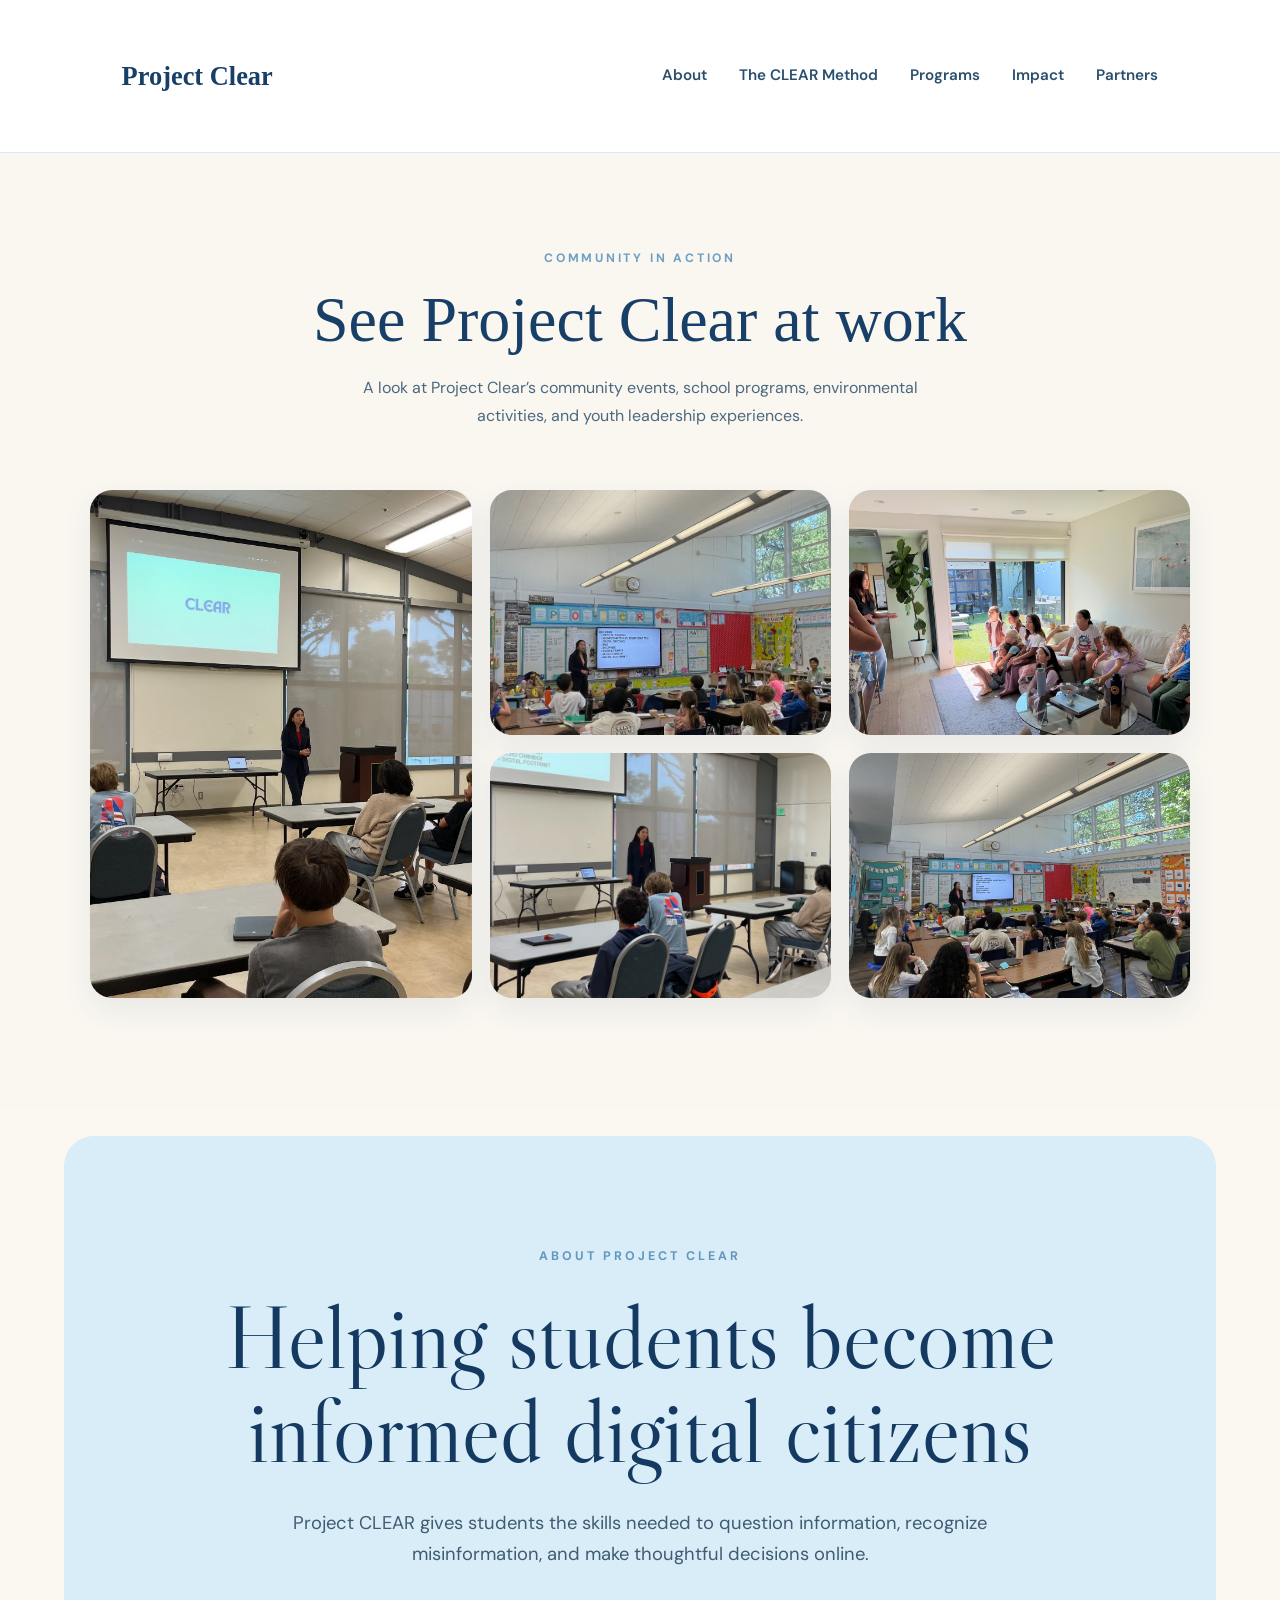
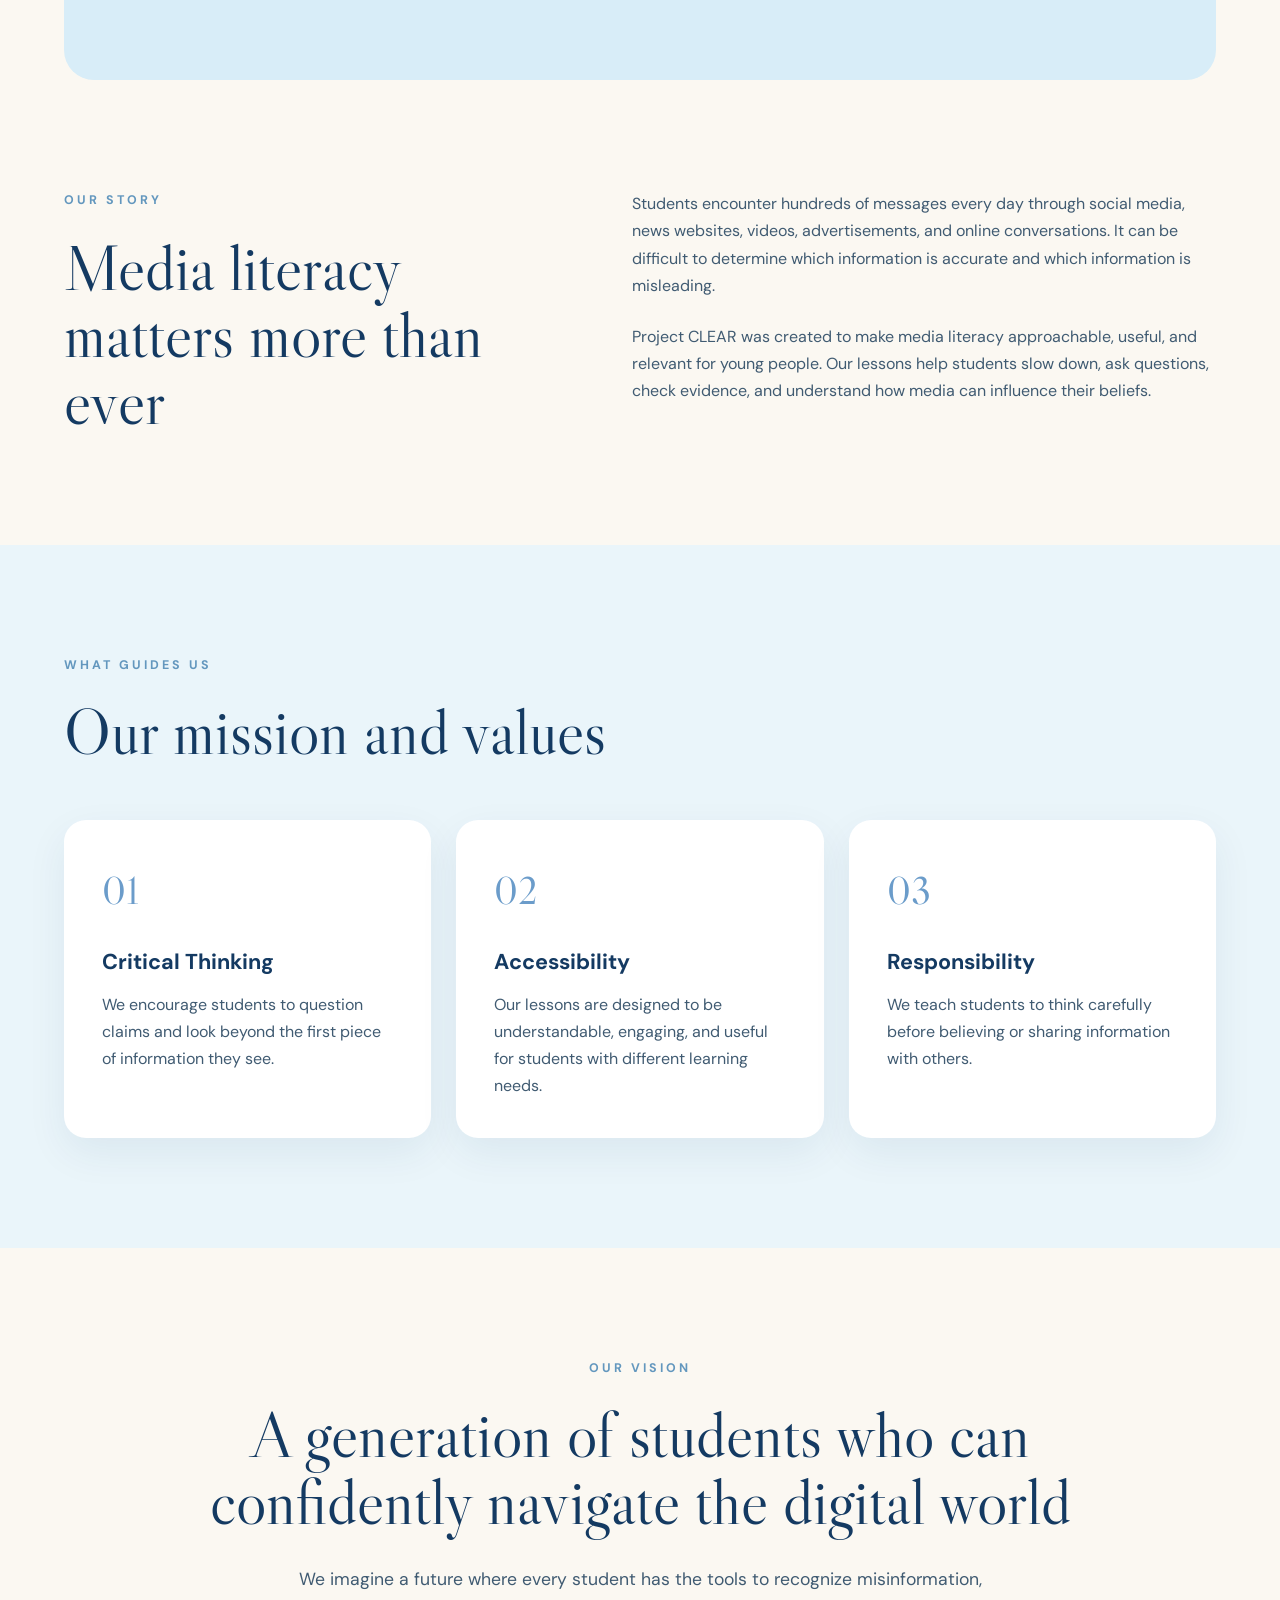
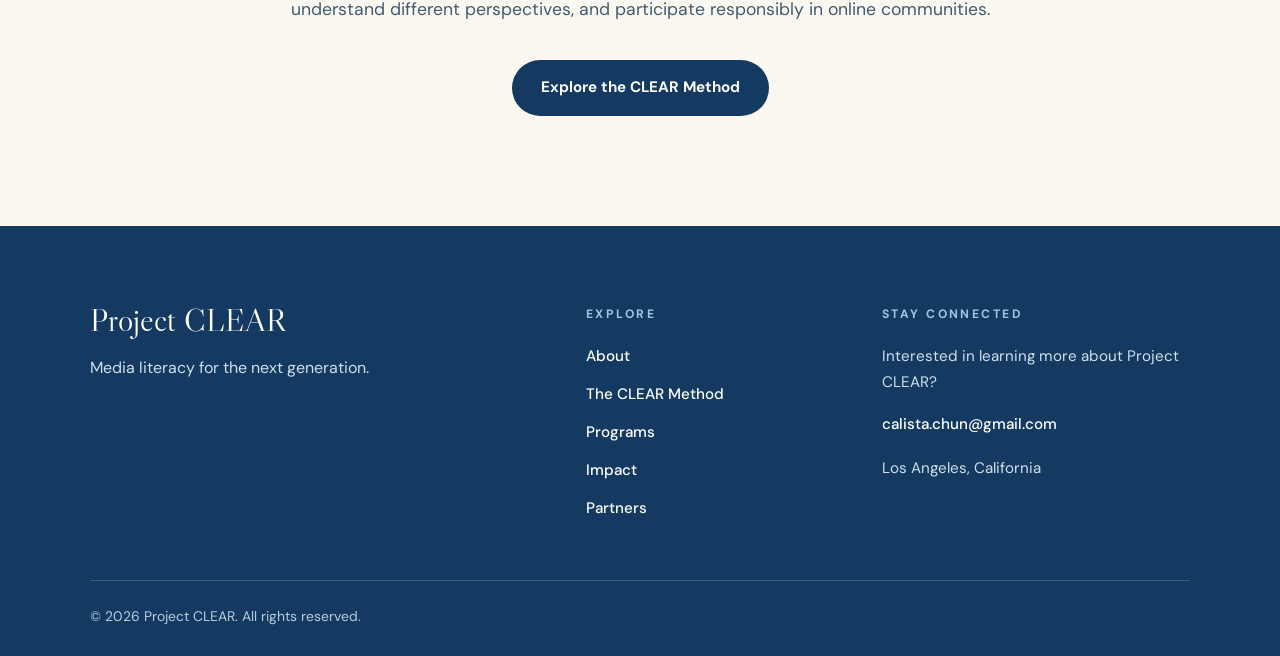
==== index.html @ e676a025 "Fix image paths" ====
<!DOCTYPE html>
<html lang="en">
<head>
  <meta charset="UTF-8">
  <meta name="viewport" content="width=device-width, initial-scale=1.0">

  <title>About | Project CLEAR</title>

  <link rel="preconnect" href="https://fonts.googleapis.com">
  <link rel="preconnect" href="https://fonts.gstatic.com" crossorigin>

  <link
    href="https://fonts.googleapis.com/css2?family=DM+Sans:wght@400;500;600;700&family=Libre+Caslon+Display&display=swap"
    rel="stylesheet"
  >

  <link rel="stylesheet" href="style.css">
</head>

<body>

 <header class="site-header">
  <nav class="navbar">

    <a href="index.html" class="site-logo">
      Project Clear
    </a>

    <button
      class="menu-toggle"
      type="button"
      aria-label="Open navigation menu"
      aria-expanded="false"
      aria-controls="main-navigation"
    >
      <span></span>
      <span></span>
      <span></span>
    </button>

    <ul class="nav-links" id="main-navigation">
      <li><a href="index.html">About</a></li>
      <li><a href="method.html">The CLEAR Method</a></li>
      <li><a href="programs.html">Programs</a></li>
      <li><a href="impact.html">Impact</a></li>
      <li><a href="partners.html">Partners</a></li>
      </li>
    </ul>

  </nav>
</header>

  <main>
<section class="photo-shuffle-section">

  <div class="photo-shuffle-heading">
    <p class="section-label">COMMUNITY IN ACTION</p>

    <h2>See Project Clear at work</h2>

    <p>
      A look at Project Clear’s community events, school programs,
      environmental activities, and youth leadership experiences.
    </p>
  </div>

  <div class="photo-shuffle-grid">

    <div class="shuffle-card shuffle-card-featured" data-set="0">
      <img
        class="shuffle-layer shuffle-layer-current"
        src="Images/manhattan1.png"
        alt="Project Clear event in Manhattan Beach"
      >
      <img
        class="shuffle-layer shuffle-layer-next"
        src="Images/manhattan2.png"
        alt=""
      >
    </div>

    <div class="shuffle-card" data-set="1">
      <img
        class="shuffle-layer shuffle-layer-current"
        src="Images/pacific1.png"
        alt="Project Clear event at Pacific Elementary School"
      >
      <img
        class="shuffle-layer shuffle-layer-next"
        src="Images/pacific2.png"
        alt=""
      >
    </div>

    <div class="shuffle-card" data-set="2">
      <img
        class="shuffle-layer shuffle-layer-current"
        src="Images/troops1.png"
        alt="Project Clear activity with Girl Scouts"
      >
      <img
        class="shuffle-layer shuffle-layer-next"
        src="Images/troops2.png"
        alt=""
      >
    </div>

    <div class="shuffle-card" data-set="3">
      <img
        class="shuffle-layer shuffle-layer-current"
        src="Images/manhattan4.png"
        alt="Project Clear community presentation"
      >
      <img
        class="shuffle-layer shuffle-layer-next"
        src="Images/manhattan5.png"
        alt=""
      >
    </div>

    <div class="shuffle-card" data-set="4">
      <img
        class="shuffle-layer shuffle-layer-current"
        src="Images/pacific3.png"
        alt="Students participating in a Project Clear program"
      >
      <img
        class="shuffle-layer shuffle-layer-next"
        src="Images/troops3.png"
        alt=""
      >
    </div>

  </div>

</section>
    <section class="page-hero">
      <p class="eyebrow">ABOUT PROJECT CLEAR</p>

      <h1>Helping students become informed digital citizens</h1>

      <p class="page-hero-text">
        Project CLEAR gives students the skills needed to question
        information, recognize misinformation, and make thoughtful
        decisions online.
      </p>
    </section>

    <section class="content-section two-column">

      <div>
        <p class="eyebrow">OUR STORY</p>

        <h2>Media literacy matters more than ever</h2>
      </div>

      <div>
        <p>
          Students encounter hundreds of messages every day through social
          media, news websites, videos, advertisements, and online
          conversations. It can be difficult to determine which information
          is accurate and which information is misleading.
        </p>

        <p>
          Project CLEAR was created to make media literacy approachable,
          useful, and relevant for young people. Our lessons help students
          slow down, ask questions, check evidence, and understand how media
          can influence their beliefs.
        </p>
      </div>

    </section>

    <section class="light-section">

      <div class="section-heading">
        <p class="eyebrow">WHAT GUIDES US</p>
        <h2>Our mission and values</h2>
      </div>

      <div class="card-grid three-columns">

        <article class="info-card">
          <span class="card-number">01</span>
          <h3>Critical Thinking</h3>
          <p>
            We encourage students to question claims and look beyond the
            first piece of information they see.
          </p>
        </article>

        <article class="info-card">
          <span class="card-number">02</span>
          <h3>Accessibility</h3>
          <p>
            Our lessons are designed to be understandable, engaging, and
            useful for students with different learning needs.
          </p>
        </article>

        <article class="info-card">
          <span class="card-number">03</span>
          <h3>Responsibility</h3>
          <p>
            We teach students to think carefully before believing or sharing
            information with others.
          </p>
        </article>

      </div>

    </section>

    <section class="content-section centered-section">

      <p class="eyebrow">OUR VISION</p>

      <h2>
        A generation of students who can confidently navigate the digital
        world
      </h2>

      <p class="large-paragraph">
        We imagine a future where every student has the tools to recognize
        misinformation, understand different perspectives, and participate
        responsibly in online communities.
      </p>

      <a href="method.html" class="primary-button">
        Explore the CLEAR Method
      </a>

    </section>

  </main>

  <footer class="site-footer">
  <div class="footer-main">

    <div class="footer-brand">
      <a href="index.html" class="footer-logo">
        Project CLEAR
      </a>

      <p>
        Media literacy for the next generation.
      </p>
    </div>

    <div class="footer-column">
      <p class="footer-heading">Explore</p>

      <nav class="footer-links" aria-label="Footer navigation">
        <a href="index.html">About</a>
        <a href="method.html">The CLEAR Method</a>
        <a href="programs.html">Programs</a>
        <a href="impact.html">Impact</a>
        <a href="partners.html">Partners</a>
      </nav>
    </div>

    <div class="footer-column footer-contact">
      <p class="footer-heading">Stay Connected</p>

      <p>
        Interested in learning more about Project CLEAR?
      </p>

      <a href="mailto:hello@projectclear.org">
        calista.chun@gmail.com
      </a>

      <p>Los Angeles, California</p>
    </div>

  </div>

  <div class="footer-bottom">
    <p>&copy; 2026 Project CLEAR. All rights reserved.</p>
  </div>
</footer>
<script>
  const menuToggle = document.querySelector(".menu-toggle");
  const navLinks = document.querySelector(".nav-links");

  if (menuToggle && navLinks) {
    menuToggle.addEventListener("click", function () {
      const menuIsOpen = navLinks.classList.toggle("open");

      menuToggle.classList.toggle("open", menuIsOpen);
      menuToggle.setAttribute("aria-expanded", menuIsOpen);
    });
  }
</script>
<script>
  const photoSets = [
    [
      "Images/manhattan1.png",
      "Images/manhattan2.png",
      "Images/manhattan3.png",
      "Images/manhattan4.png",
      "Images/manhattan5.png",
      "Images/manhattan6.png",
      "Images/manhattan7.png",
      "Images/manhattan8.png"
    ],
    [
      "Images/pacific1.png",
      "Images/pacific2.png",
      "Images/pacific3.png",
      "Images/pacific4.png"
    ],
    [
      "Images/troops1.png",
      "Images/troops2.png",
      "Images/troops3.png"
    ],
    [
      "Images/manhattan4.png",
      "Images/manhattan5.png",
      "Images/manhattan6.png",
      "Images/manhattan7.png",
      "Images/manhattan8.png"
    ],
    [
      "Images/pacific3.png",
      "Images/pacific4.png",
      "Images/troops1.png",
      "Images/troops2.png",
      "Images/troops3.png"
    ]
  ];

  const shuffleCards = document.querySelectorAll(".shuffle-card");
  const currentIndexes = Array(shuffleCards.length).fill(0);
  let activeCard = 0;

  function changePhoto() {
    const card = shuffleCards[activeCard];

    if (!card) return;

    const setIndex = Number(card.dataset.set);
    const imageSet = photoSets[setIndex];

    const currentImage = card.querySelector(".shuffle-layer-current");
    const nextImage = card.querySelector(".shuffle-layer-next");

    if (!imageSet || !currentImage || !nextImage) return;

    const nextIndex = (currentIndexes[activeCard] + 1) % imageSet.length;

    nextImage.src = imageSet[nextIndex];
    card.classList.add("is-changing");

    setTimeout(() => {
      currentImage.src = imageSet[nextIndex];
      card.classList.remove("is-changing");
      currentIndexes[activeCard] = nextIndex;
      activeCard = (activeCard + 1) % shuffleCards.length;
    }, 900);
  }

  setInterval(changePhoto, 3200);
</script>
</body>
</html>
---- style.css ----
/* ------------------------------
   BASIC RESET
------------------------------ */

* {
  box-sizing: border-box;
  margin: 0;
  padding: 0;
}

html {
  scroll-behavior: smooth;
}

body {
  background-color: #fbf8f2;
  color: #17334f;
  font-family: "DM Sans", sans-serif;
  line-height: 1.7;
}

a {
  color: inherit;
  text-decoration: none;
}

img {
  display: block;
  max-width: 100%;
}

ul {
  list-style-position: inside;
}


/* ------------------------------
   TYPOGRAPHY
------------------------------ */

h1,
h2 {
  color: #143a62;
  font-family: "Libre Caslon Display", serif;
  font-weight: 400;
  line-height: 1.05;
}

h1 {
  max-width: 900px;
  font-size: clamp(3rem, 7vw, 6.5rem);
}

h2 {
  font-size: clamp(2.4rem, 5vw, 4.5rem);
}

h3 {
  color: #143a62;
  font-size: 1.35rem;
  line-height: 1.3;
}

p {
  color: #405b72;
  font-size: 1rem;
}

.eyebrow {
  margin-bottom: 20px;
  color: #6b9cca;
  font-size: 0.78rem;
  font-weight: 700;
  letter-spacing: 0.22em;
  text-transform: uppercase;
}


/* ------------------------------
   HEADER AND NAVIGATION
------------------------------ */

.site-header {
  background-color: #fbf8f2;
  padding: 26px 5%;
}

.navbar {
  display: flex;
  align-items: center;
  justify-content: space-between;
  width: min(1220px, 100%);
  margin: 0 auto;
}

.logo,
.footer-logo {
  display: inline-flex;
  align-items: center;
  gap: 13px;
  color: #143a62;
  font-size: 1.1rem;
  font-weight: 700;
}

.logo-circle {
  display: inline-flex;
  align-items: center;
  justify-content: center;
  width: 43px;
  height: 43px;
  border-radius: 50%;
  background-color: #143a62;
  color: white;
  font-family: "Libre Caslon Display", serif;
  font-size: 1.35rem;
}

.nav-links {
  display: flex;
  align-items: center;
  gap: 38px;
  list-style: none;
}

.nav-links a {
  position: relative;
  color: #1b3349;
  font-size: 0.93rem;
  font-weight: 600;
}

.nav-links a:not(.nav-button)::after {
  position: absolute;
  right: 0;
  bottom: -7px;
  left: 0;
  width: 0;
  height: 2px;
  margin: auto;
  background-color: #6b9cca;
  content: "";
  transition: width 0.25s ease;
}

.nav-links a:not(.nav-button):hover::after,
.nav-links a.active::after {
  width: 100%;
}

.nav-button {
  display: inline-block;
  border-radius: 50px;
  background-color: #143a62;
  color: white !important;
  padding: 13px 25px;
  transition:
    background-color 0.25s ease,
    transform 0.25s ease;
}

.nav-button:hover {
  background-color: #275883;
  transform: translateY(-2px);
}

.active-button {
  background-color: #275883;
}


/* ------------------------------
   PAGE HERO
------------------------------ */

.page-hero {
  width: min(1360px, 90%);
  margin: 28px auto 0;
  border-radius: 30px;
  background-color: #d8edf8;
  padding: 110px 7%;
  text-align: center;
}

.page-hero h1 {
  margin: 0 auto 30px;
}

.page-hero-text {
  max-width: 720px;
  margin: 0 auto;
  color: #405b72;
  font-size: 1.15rem;
}


/* ------------------------------
   GENERAL SECTIONS
------------------------------ */

.content-section,
.light-section {
  width: min(1220px, 90%);
  margin: 0 auto;
  padding: 110px 0;
}

.light-section {
  width: 100%;
  background-color: #eaf5fa;
  padding-right: max(5%, calc((100% - 1220px) / 2));
  padding-left: max(5%, calc((100% - 1220px) / 2));
}

.two-column {
  display: grid;
  grid-template-columns: 0.9fr 1.1fr;
  align-items: start;
  gap: 90px;
}

.two-column p + p {
  margin-top: 24px;
}

.section-heading {
  max-width: 700px;
  margin-bottom: 55px;
}

.centered-heading {
  margin-right: auto;
  margin-left: auto;
  text-align: center;
}

.centered-section {
  max-width: 950px;
  text-align: center;
}

.centered-section h2 {
  margin-bottom: 30px;
}

.large-paragraph {
  max-width: 760px;
  margin: 0 auto 35px;
  font-size: 1.1rem;
}


/* ------------------------------
   BUTTONS
------------------------------ */

.primary-button,
.light-button {
  display: inline-block;
  border: none;
  border-radius: 50px;
  background-color: #143a62;
  color: white;
  cursor: pointer;
  font-family: inherit;
  font-size: 0.95rem;
  font-weight: 700;
  padding: 15px 29px;
  transition:
    background-color 0.25s ease,
    transform 0.25s ease;
}

.primary-button:hover {
  background-color: #275883;
  transform: translateY(-2px);
}

.light-button {
  flex-shrink: 0;
  background-color: white;
  color: #143a62;
}

.light-button:hover {
  background-color: #eaf5fa;
  transform: translateY(-2px);
}

.text-link {
  display: inline-block;
  margin-top: 28px;
  border-bottom: 1px solid #143a62;
  color: #143a62;
  font-weight: 700;
}


/* ------------------------------
   GENERAL CARDS
------------------------------ */

.card-grid {
  display: grid;
  gap: 25px;
}

.three-columns {
  grid-template-columns: repeat(3, 1fr);
}

.info-card {
  min-height: 280px;
  border-radius: 22px;
  background-color: white;
  padding: 38px;
  box-shadow: 0 15px 40px rgba(20, 58, 98, 0.07);
}

.info-card h3 {
  margin: 24px 0 15px;
}

.card-number {
  color: #6b9cca;
  font-family: "Libre Caslon Display", serif;
  font-size: 2.4rem;
}


/* ------------------------------
   CLEAR METHOD
------------------------------ */

.method-list {
  display: grid;
  gap: 22px;
  max-width: 950px;
  margin: 0 auto;
}

.method-card {
  display: grid;
  grid-template-columns: 100px 1fr;
  align-items: center;
  gap: 35px;
  border: 1px solid #c7dfeb;
  border-radius: 24px;
  background-color: white;
  padding: 34px;
  box-shadow: 0 12px 35px rgba(20, 58, 98, 0.05);
}

.method-card .eyebrow {
  margin-bottom: 8px;
}

.method-card h3 {
  margin-bottom: 8px;
  font-size: 1.6rem;
}

.method-letter {
  display: flex;
  align-items: center;
  justify-content: center;
  width: 88px;
  height: 88px;
  border-radius: 50%;
  background-color: #d8edf8;
  color: #143a62;
  font-family: "Libre Caslon Display", serif;
  font-size: 3.1rem;
}


/* ------------------------------
   DARK CALLOUT
------------------------------ */

.dark-callout {
  display: flex;
  align-items: center;
  justify-content: space-between;
  gap: 60px;
  width: min(1220px, 90%);
  margin: 0 auto 110px;
  border-radius: 28px;
  background-color: #143a62;
  padding: 65px;
}

.dark-callout h2 {
  max-width: 720px;
  margin-bottom: 18px;
  color: white;
}

.dark-callout p {
  max-width: 720px;
  color: #d8e8f4;
}

.light-eyebrow {
  color: #9cc5e4 !important;
}


/* ------------------------------
   PROGRAMS
------------------------------ */

.program-grid {
  display: grid;
  grid-template-columns: repeat(3, 1fr);
  gap: 25px;
}

.program-card {
  border-radius: 24px;
  background-color: #d8edf8;
  padding: 42px 35px;
}

.program-card h3 {
  margin: 25px 0 16px;
  font-size: 1.55rem;
}

.program-card ul {
  margin-top: 24px;
  color: #405b72;
}

.program-card li {
  margin: 7px 0;
}

.program-icon {
  display: flex;
  align-items: center;
  justify-content: center;
  width: 58px;
  height: 58px;
  border-radius: 50%;
  background-color: #143a62;
  color: white;
  font-weight: 700;
}


/* ------------------------------
   IMPACT AND STATISTICS
------------------------------ */

.stats-section {
  display: grid;
  grid-template-columns: repeat(4, 1fr);
  gap: 18px;
  width: min(1220px, 90%);
  margin: 0 auto;
  padding: 80px 0 20px;
}

.stat-card {
  border-radius: 22px;
  background-color: white;
  padding: 40px 25px;
  text-align: center;
  box-shadow: 0 12px 35px rgba(20, 58, 98, 0.06);
}

.stat-number {
  display: block;
  margin-bottom: 8px;
  color: #143a62;
  font-family: "Libre Caslon Display", serif;
  font-size: 3.6rem;
  line-height: 1;
}

.testimonial-grid {
  display: grid;
  grid-template-columns: repeat(3, 1fr);
  gap: 25px;
}

.testimonial-card {
  border-radius: 22px;
  background-color: white;
  padding: 38px;
  box-shadow: 0 12px 35px rgba(20, 58, 98, 0.06);
}

.testimonial-card p {
  margin-bottom: 25px;
  color: #143a62;
  font-family: "Libre Caslon Display", serif;
  font-size: 1.45rem;
  line-height: 1.45;
}

.testimonial-card cite {
  color: #6b7f91;
  font-size: 0.9rem;
  font-style: normal;
}


/* ------------------------------
   CONTACT
------------------------------ */

.contact-layout {
  display: grid;
  grid-template-columns: 0.8fr 1.2fr;
  gap: 90px;
}

.contact-intro h2 {
  margin-bottom: 25px;
}

.contact-details {
  margin-top: 40px;
}

.contact-details p {
  margin-bottom: 22px;
}

.contact-form {
  border-radius: 24px;
  background-color: white;
  padding: 45px;
  box-shadow: 0 15px 40px rgba(20, 58, 98, 0.07);
}

.form-row {
  display: grid;
  grid-template-columns: repeat(2, 1fr);
  gap: 18px;
}

.form-group {
  margin-bottom: 22px;
}

.form-group label {
  display: block;
  margin-bottom: 8px;
  color: #143a62;
  font-size: 0.9rem;
  font-weight: 700;
}

.form-group input,
.form-group select,
.form-group textarea {
  width: 100%;
  border: 1px solid #bdd3df;
  border-radius: 10px;
  background-color: #fbfdfd;
  color: #17334f;
  font: inherit;
  padding: 13px 15px;
  outline: none;
}

.form-group textarea {
  resize: vertical;
}

.form-group input:focus,
.form-group select:focus,
.form-group textarea:focus {
  border-color: #6b9cca;
  box-shadow: 0 0 0 3px rgba(107, 156, 202, 0.14);
}

.form-button {
  width: 100%;
}


/* =====================================
   FOOTER
===================================== */

.site-footer {
  width: 100%;
  padding: 78px 7% 28px;
  background-color: #143a62;
  color: #ffffff;
}

.footer-main {
  display: grid;
  grid-template-columns: 1.35fr 0.7fr 1fr;
  gap: 80px;
  width: 100%;
  max-width: 1220px;
  margin: 0 auto;
  padding-bottom: 58px;
}

.footer-brand {
  max-width: 430px;
}

.footer-logo {
  display: inline-block;
  margin-bottom: 18px;
  color: #ffffff;
  font-family: "Libre Caslon Display", Georgia, serif;
  font-size: 2rem;
  font-weight: 400;
  line-height: 1;
  text-decoration: none;
}

.footer-brand p {
  margin: 0;
  color: #d0e0eb;
  font-size: 1rem;
  line-height: 1.8;
}

.footer-column {
  display: flex;
  flex-direction: column;
  align-items: flex-start;
}

.footer-heading {
  margin: 0 0 20px;
  color: #9fc7e3;
  font-size: 0.76rem;
  font-weight: 700;
  letter-spacing: 0.2em;
  text-transform: uppercase;
}

.footer-links {
  display: flex;
  flex-direction: column;
  align-items: flex-start;
  gap: 12px;
}

.footer-links a,
.footer-contact a {
  color: #ffffff;
  font-size: 0.95rem;
  font-weight: 500;
  text-decoration: none;
  transition: opacity 0.2s ease;
}

.footer-links a:hover,
.footer-contact a:hover {
  opacity: 0.72;
}

.footer-contact p:not(.footer-heading) {
  margin: 0 0 16px;
  color: #d0e0eb;
  font-size: 0.95rem;
  line-height: 1.7;
}

.footer-contact a {
  margin-bottom: 18px;
}

.footer-bottom {
  width: 100%;
  max-width: 1220px;
  margin: 0 auto;
  padding-top: 24px;
  border-top: 1px solid rgba(255, 255, 255, 0.18);
}

.footer-bottom p {
  margin: 0;
  color: #b8cddd;
  font-size: 0.87rem;
  text-align: left;
}

@media (max-width: 900px) {
  .footer-main {
    grid-template-columns: 1fr 1fr;
    gap: 48px;
  }

  .footer-brand {
    grid-column: 1 / 3;
  }
}

@media (max-width: 600px) {
  .site-footer {
    padding: 60px 6% 24px;
  }

  .footer-main {
    grid-template-columns: 1fr;
    gap: 38px;
  }

  .footer-brand {
    grid-column: auto;
  }
}
/* =================================
   PARTNERS PAGE
================================= */

.partners-hero {
  position: relative;
  overflow: hidden;
  padding: 130px 8% 120px;
  background:
    radial-gradient(
      circle at 85% 25%,
      rgba(125, 178, 216, 0.3),
      transparent 28%
    ),
    linear-gradient(135deg, #eaf5fb 0%, #f7fbfd 55%, #edf6fb 100%);
}

.partners-hero::before {
  position: absolute;
  top: -160px;
  right: -120px;
  width: 430px;
  height: 430px;
  border: 1px solid rgba(23, 63, 104, 0.12);
  border-radius: 50%;
  content: "";
}

.partners-hero::after {
  position: absolute;
  right: 120px;
  bottom: -190px;
  width: 340px;
  height: 340px;
  border: 1px solid rgba(23, 63, 104, 0.1);
  border-radius: 50%;
  content: "";
}

.partners-hero-content {
  position: relative;
  z-index: 2;
  max-width: 900px;
  margin: 0 auto;
  text-align: center;
}

.eyebrow {
  margin: 0 0 22px;
  color: #6397be;
  font-size: 0.78rem;
  font-weight: 700;
  letter-spacing: 0.24em;
  text-transform: uppercase;
}

.partners-hero h1 {
    max-width: 900px;
    margin: 0 auto 30px;
    color: #173f68;
    font-family: Georgia, "Times New Roman", serif;
    font-size: clamp(2.8rem, 5vw, 4.8rem);
    font-weight: 400;
    line-height: 1.08;
    letter-spacing: -0.03em;
}

.partners-hero-text {
  max-width: 720px;
  margin: 0 auto;
  color: #46647c;
  font-size: 1.1rem;
  line-height: 1.85;
}

.partners-intro {
  max-width: 850px;
  margin: 0 auto;
  padding: 95px 8% 55px;
  text-align: center;
}

.partners-intro h2 {
  margin: 0 0 22px;
  color: #173f68;
  font-family: Georgia, "Times New Roman", serif;
  font-size: clamp(2.4rem, 5vw, 4rem);
  font-weight: 400;
  line-height: 1.15;
}

.partners-intro > p:last-child {
  max-width: 690px;
  margin: 0 auto;
  color: #536f85;
  font-size: 1.05rem;
  line-height: 1.8;
}

.partners-section {
  display: grid;
  gap: 34px;
  padding: 25px 8% 110px;
  background: #ffffff;
}

.partner-card {
  position: relative;
  display: grid;
  grid-template-columns: 260px minmax(0, 1fr);
  gap: 62px;
  align-items: center;
  width: 100%;
  max-width: 1120px;
  margin: 0 auto;
  padding: 52px;
  overflow: hidden;
  border: 1px solid #d7e5ef;
  border-radius: 28px;
  background: #ffffff;
  box-shadow: 0 18px 50px rgba(23, 63, 104, 0.07);
  transition:
    transform 0.25s ease,
    box-shadow 0.25s ease,
    border-color 0.25s ease;
}

.partner-card::before {
  position: absolute;
  top: 0;
  left: 0;
  width: 7px;
  height: 100%;
  background: #7eb1d3;
  content: "";
}

.partner-card:hover {
  transform: translateY(-6px);
  border-color: #b9d1e2;
  box-shadow: 0 26px 65px rgba(23, 63, 104, 0.12);
}

.partner-logo {
  display: flex;
  min-height: 190px;
  align-items: center;
  justify-content: center;
  padding: 30px;
  border-radius: 22px;
  background: #f2f8fc;
}

.partner-logo img {
  display: block;
  width: 100%;
  max-width: 185px;
  max-height: 135px;
  object-fit: contain;
}

.partner-content {
  position: relative;
}

.partner-number {
  margin: 0 0 12px;
  color: #82aecd;
  font-size: 0.78rem;
  font-weight: 700;
  letter-spacing: 0.18em;
}

.partner-content h2 {
  margin: 0 0 17px;
  color: #173f68;
  font-family: Georgia, "Times New Roman", serif;
  font-size: clamp(2rem, 4vw, 2.75rem);
  font-weight: 400;
  line-height: 1.15;
}

.partner-content > p:not(.partner-number) {
  max-width: 700px;
  margin: 0 0 24px;
  color: #45647d;
  font-size: 1rem;
  line-height: 1.8;
}

.partner-link {
  display: inline-flex;
  align-items: center;
  gap: 10px;
  color: #174a78;
  font-weight: 700;
  text-decoration: none;
  transition: gap 0.2s ease, color 0.2s ease;
}

.partner-link span {
  font-size: 1.05rem;
}

.partner-link:hover {
  gap: 15px;
  color: #0c365c;
}

.partner-cta {
  display: flex;
  max-width: 1120px;
  margin: 0 auto 110px;
  padding: 65px 70px;
  align-items: center;
  justify-content: space-between;
  gap: 50px;
  border-radius: 30px;
  background: #173f68;
}

.partner-cta div {
  max-width: 690px;
}

.partner-cta .eyebrow {
  color: #9cc8e7;
}

.partner-cta h2 {
  margin: 0 0 18px;
  color: #ffffff;
  font-family: Georgia, "Times New Roman", serif;
  font-size: clamp(2.2rem, 4vw, 3.4rem);
  font-weight: 400;
  line-height: 1.15;
}

.partner-cta p:not(.eyebrow) {
  margin: 0;
  color: #d6e6f1;
  line-height: 1.75;
}

.partner-cta-button {
  flex-shrink: 0;
  display: inline-block;
  padding: 17px 28px;
  border-radius: 999px;
  background: #ffffff;
  color: #173f68;
  font-weight: 700;
  text-decoration: none;
  transition: transform 0.2s ease, background 0.2s ease;
}

.partner-cta-button:hover {
  transform: translateY(-2px);
  background: #edf6fb;
}

@media (max-width: 850px) {
  .partners-hero {
    padding: 100px 7% 90px;
  }

  .partner-card {
    grid-template-columns: 1fr;
    gap: 30px;
    padding: 34px;
  }

  .partner-logo {
    min-height: 165px;
  }

  .partner-cta {
    margin-right: 6%;
    margin-left: 6%;
    padding: 48px 36px;
    align-items: flex-start;
    flex-direction: column;
  }
}

@media (max-width: 520px) {
  .partners-hero h1 {
    font-size: 3rem;
  }

  .partners-intro {
    padding-top: 70px;
  }

  .partners-section {
    padding-right: 5%;
    padding-left: 5%;
  }

  .partner-card {
    padding: 28px 24px;
    border-radius: 22px;
  }

  .partner-content h2 {
    font-size: 2rem;
  }
}
/* =========================
   MAIN NAVIGATION
========================= */

.site-header {
  position: relative;
  z-index: 1000;
  width: 100%;
  background: #ffffff;
  border-bottom: 1px solid #dce8f1;
}

.navbar {
  display: flex;
  width: min(1200px, 90%);
  min-height: 100px;
  margin: 0 auto;
  align-items: center;
  justify-content: space-between;
  gap: 40px;
}

.site-logo {
  flex-shrink: 0;
  color: #173f68;
  font-family: Georgia, "Times New Roman", serif;
  font-size: 1.65rem;
  font-weight: 600;
  text-decoration: none;
}

.nav-links {
  display: flex;
  margin: 0;
  padding: 0;
  align-items: center;
  gap: 32px;
  list-style: none;
}

.nav-links li {
  margin: 0;
  padding: 0;
}

.nav-links a {
  position: relative;
  display: inline-block;
  padding: 12px 0;
  color: #294f6d;
  font-size: 0.95rem;
  font-weight: 600;
  text-decoration: none;
  transition: color 0.2s ease;
}

.nav-links a::after {
  position: absolute;
  right: 0;
  bottom: 5px;
  left: 0;
  width: 0;
  height: 2px;
  margin: auto;
  background: #6ca6cf;
  content: "";
  transition: width 0.2s ease;
}

.nav-links a:hover {
  color: #173f68;
}

.nav-links a:hover::after,
.nav-links a.active::after {
  width: 100%;
}

.nav-links a.active {
  color: #173f68;
}


/* Mobile menu button */

.menu-toggle {
  display: none;
  width: 44px;
  height: 44px;
  padding: 8px;
  border: 0;
  background: transparent;
  cursor: pointer;
}

.menu-toggle span {
  display: block;
  width: 26px;
  height: 2px;
  margin: 5px auto;
  background: #173f68;
  transition: transform 0.2s ease, opacity 0.2s ease;
}

/* Responsive navigation */

@media (max-width: 950px) {
  .navbar {
    min-height: 82px;
  }

  .menu-toggle {
    display: block;
  }

  .nav-links {
    position: absolute;
    top: 100%;
    right: 0;
    left: 0;
    display: none;
    padding: 24px 5%;
    align-items: stretch;
    gap: 4px;
    background: #ffffff;
    border-top: 1px solid #dce8f1;
    border-bottom: 1px solid #dce8f1;
    box-shadow: 0 14px 30px rgba(23, 63, 104, 0.1);
  }

  .nav-links.open {
    display: flex;
    flex-direction: column;
  }

  .nav-links a {
    display: block;
    padding: 14px 0;
  }

  .nav-links a::after {
    display: none;
  }

  .nav-links .involved-link {
    margin-top: 8px;
    text-align: center;
  }

  .menu-toggle.open span:nth-child(1) {
    transform: translateY(7px) rotate(45deg);
  }

  .menu-toggle.open span:nth-child(2) {
    opacity: 0;
  }

  .menu-toggle.open span:nth-child(3) {
    transform: translateY(-7px) rotate(-45deg);
  }
}
.partners-title {
    display: flex;
    flex-direction: column;
    align-items: center;
    justify-content: center;

    width: 100%;
    max-width: 1200px;
    margin: 0 auto 25px;

    color: #173f68;
    font-family: Georgia, "Times New Roman", serif;
    font-size: clamp(3rem, 5vw, 5rem);
    font-weight: 400;
    line-height: 1.08;
    text-align: center;
}

.partners-title span {
    display: block;
    width: 100%;
    white-space: nowrap;

}
.partners-title span:first-child {
    position: relative;
    left: 0px;   /* Adjust this value */
}
.partners-title span:last-child {
    position: relative;
    left: -20px;
}
@media (max-width: 900px) {
    .partners-title span {
        white-space: normal;
    }
}
/* ================================
   COMMUNITY PHOTO SHUFFLE
================================ */

.photo-shuffle-section {
  padding: 95px 7% 110px;
  background: #faf7f1;
}

.photo-shuffle-heading {
    width: 100%;
    max-width: 1000px;
    margin: 0 auto 60px;
    text-align: center;

    display: flex;
    flex-direction: column;
    align-items: center;
}

.photo-shuffle-heading .section-label {
  margin: 0 0 16px;
  color: #6d9fc4;
  font-size: 0.76rem;
  font-weight: 700;
  letter-spacing: 0.23em;
  text-transform: uppercase;
}

.photo-shuffle-heading h2 {
    width: 100%;
    margin: 0 0 20px;

    color: #173f68;
    font-family: Georgia, "Times New Roman", serif;
    font-size: clamp(2.8rem, 5vw, 4.6rem);
    font-weight: 400;
    line-height: 1.08;

    text-align: center;
}

.photo-shuffle-heading p {
  max-width: 620px;
  margin: 0 auto;
  color: #4c687e;
  font-size: 1rem;
  line-height: 1.75;
}

.photo-shuffle-grid {
  display: grid;
  grid-template-columns: 1.12fr 1fr 1fr;
  grid-template-rows: repeat(2, 245px);
  gap: 18px;
  width: 100%;
  max-width: 1180px;
  margin: 0 auto;
}

.shuffle-card {
  position: relative;
  overflow: hidden;
  border-radius: 22px;
  background: #ece8e1;
  box-shadow: 0 12px 30px rgba(23, 63, 104, 0.08);
}

.shuffle-card-featured {
  grid-row: 1 / 3;
}

.shuffle-layer {
  position: absolute;
  inset: 0;
  display: block;
  width: 100%;
  height: 100%;
  object-fit: cover;
  transition:
    opacity 0.9s ease,
    transform 6s ease;
}

.shuffle-layer-current {
  z-index: 1;
  opacity: 1;
}

.shuffle-layer-next {
  z-index: 2;
  opacity: 0;
}

.shuffle-card.is-changing .shuffle-layer-next {
  opacity: 1;
}

.shuffle-card:hover .shuffle-layer {
  transform: scale(1.035);
}

@media (max-width: 900px) {
  .photo-shuffle-section {
    padding: 80px 6% 90px;
  }

  .photo-shuffle-grid {
    grid-template-columns: 1fr 1fr;
    grid-template-rows: 330px 220px 220px;
  }

  .shuffle-card-featured {
    grid-column: 1 / 3;
    grid-row: auto;
  }
}

@media (max-width: 620px) {
  .photo-shuffle-grid {
    display: flex;
    flex-direction: column;
  }

  .shuffle-card,
  .shuffle-card-featured {
    height: 240px;
  }

  .shuffle-card-featured {
    height: 320px;
  }

  .photo-shuffle-heading h2 {
    font-size: 2.65rem;
  }
}
.educators-right {
    display: flex;
    align-items: center;
    padding-top: 50px;
}
/* Force the impact callout content to center */

section.dark-callout {
  display: flex;
  width: min(1220px, 90%);
  margin: 80px auto;
  padding: 85px 60px;

  align-items: center;
  justify-content: center;

  text-align: center;
}

section.dark-callout .callout-content {
  width: 100%;
  max-width: 820px;
  margin: 0 auto;

  text-align: center;
}

section.dark-callout .callout-content .eyebrow {
  width: 100%;
  margin: 0 auto 24px;

  text-align: center;
}

section.dark-callout .callout-content h2 {
  width: 100%;
  max-width: 820px;
  margin: 0 auto 28px;

  text-align: center;
}

section.dark-callout .callout-content > p:last-child {
  width: 100%;
  max-width: 680px;
  margin: 0 auto;

  text-align: center;
}
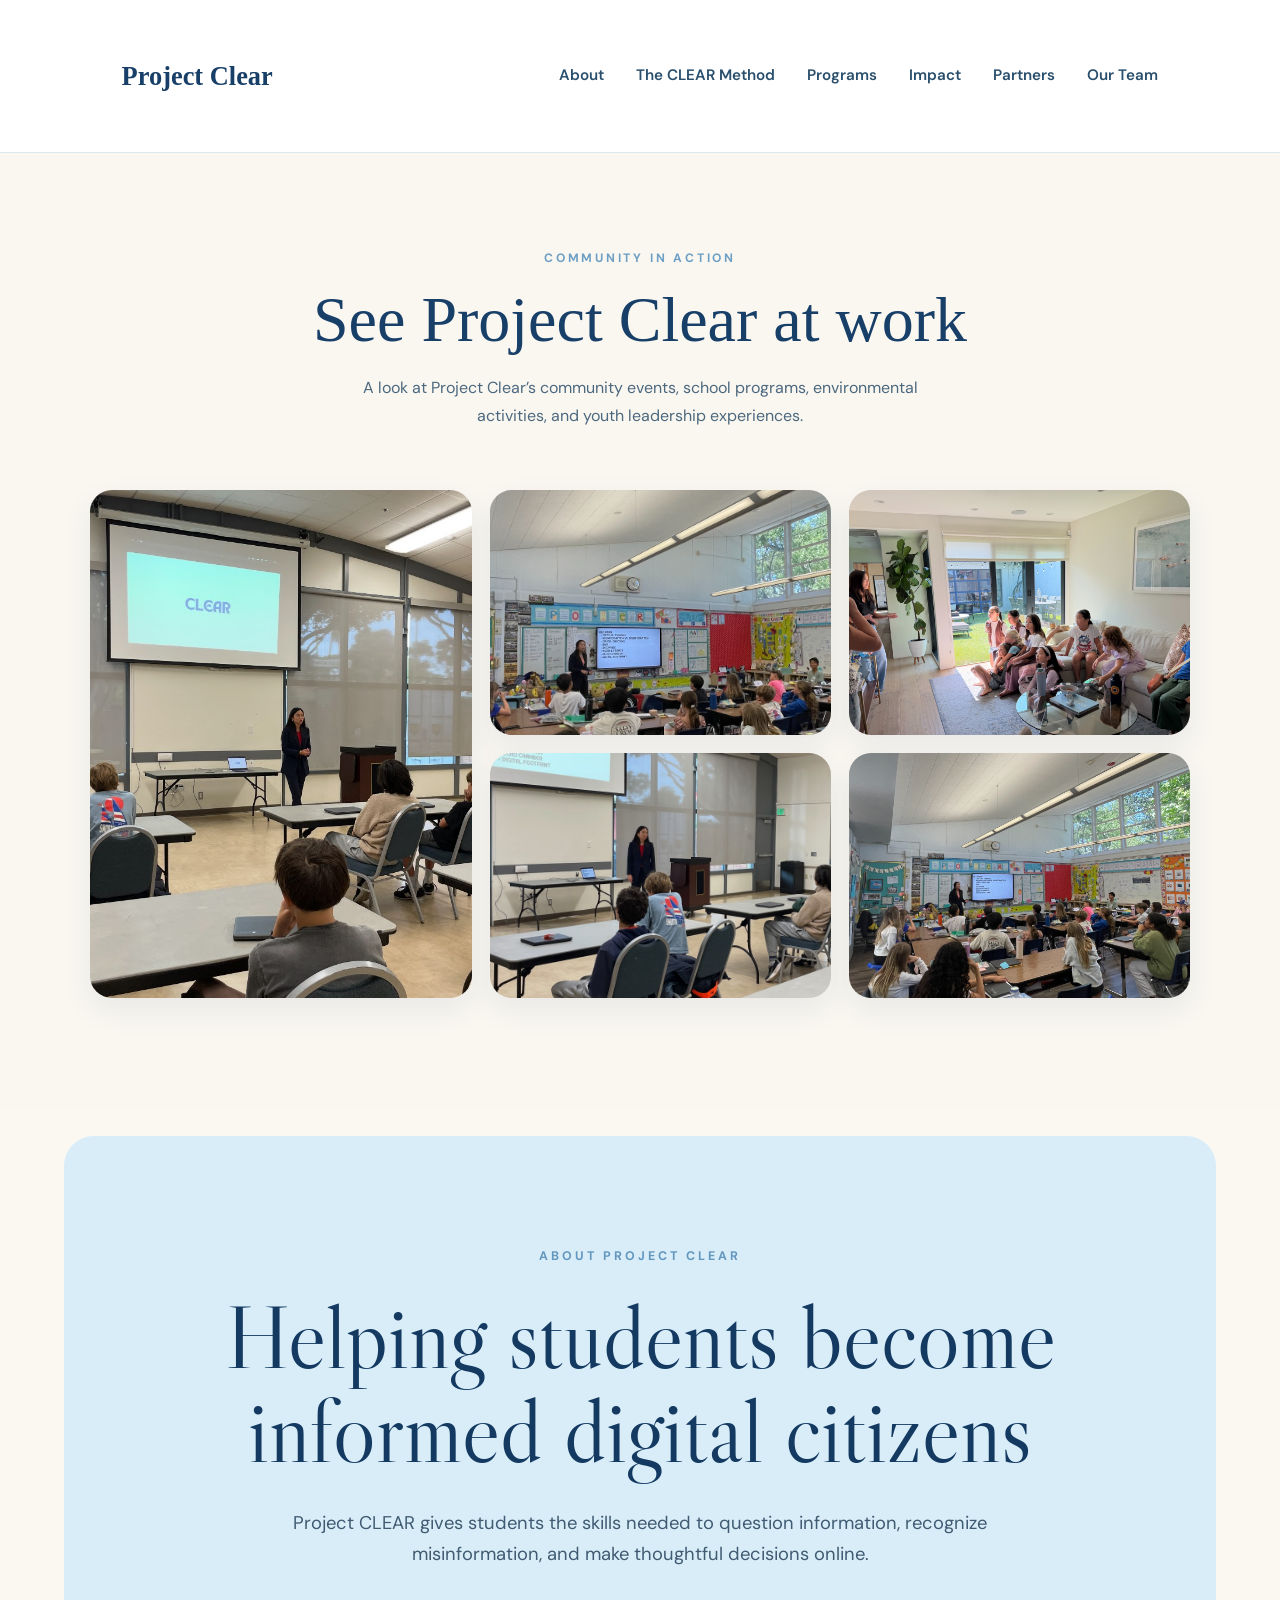
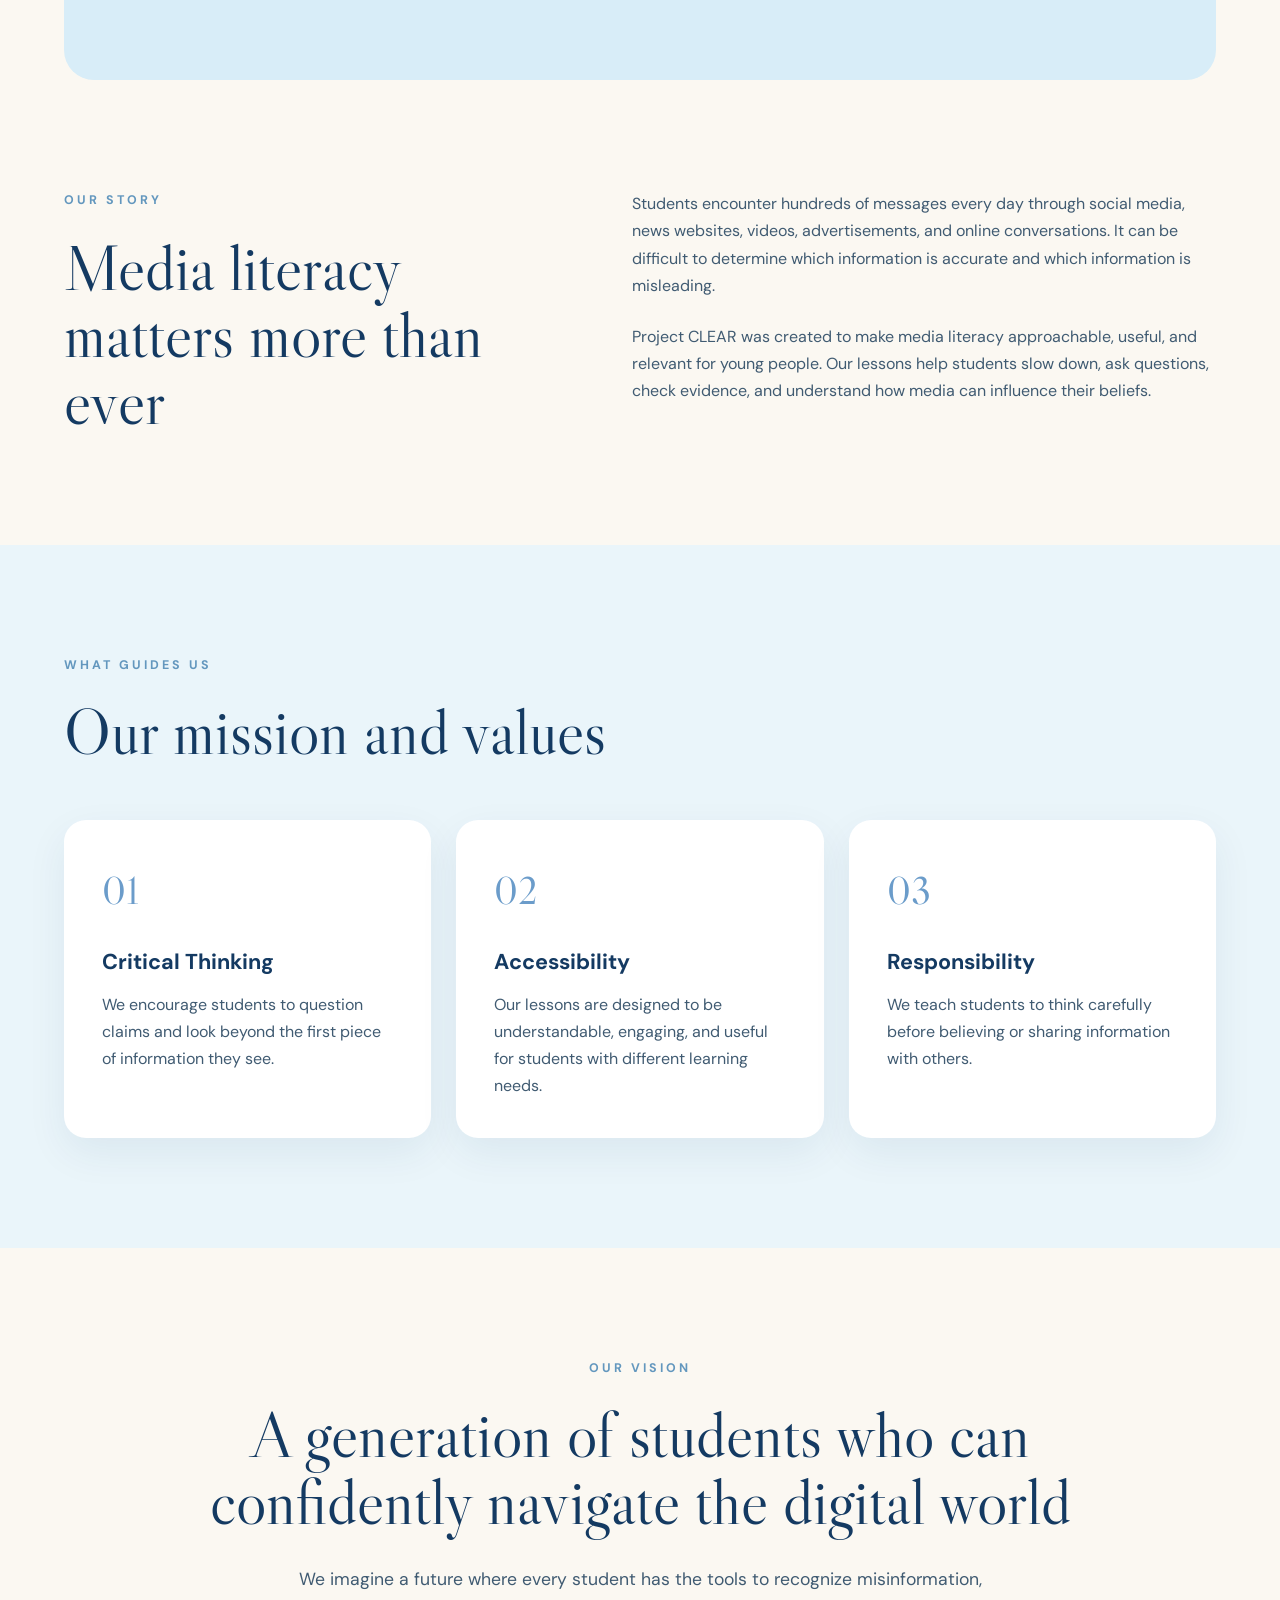
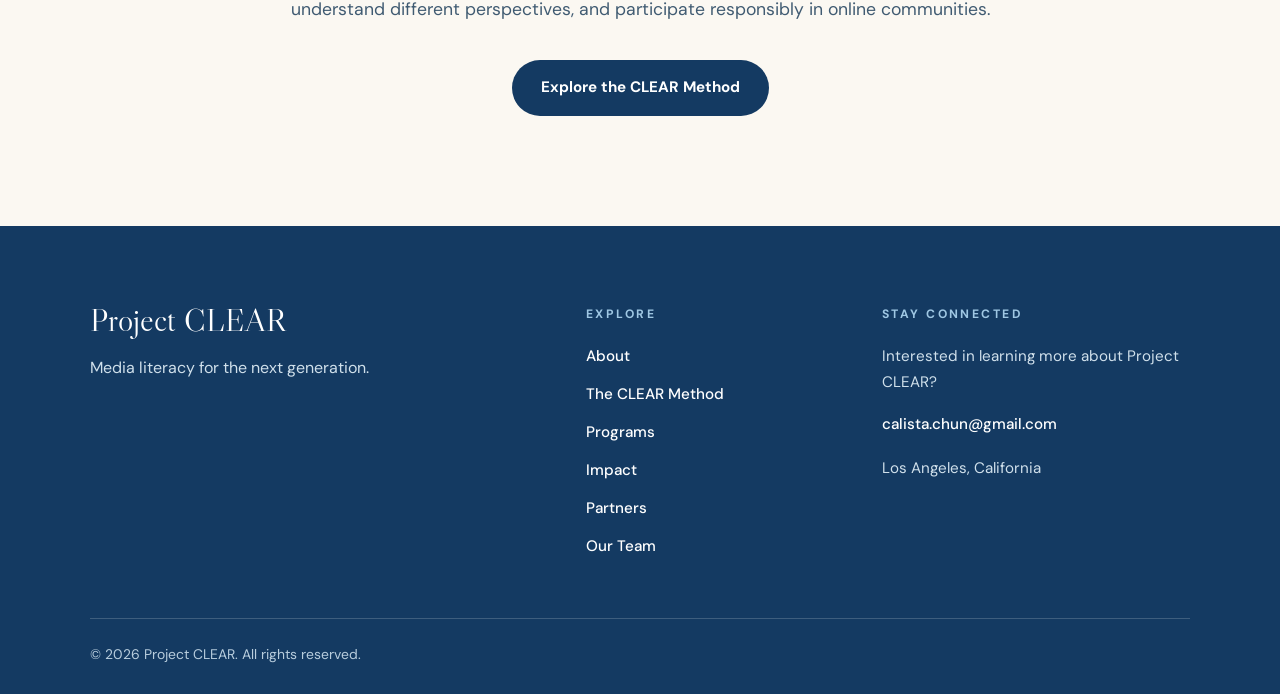
==== commit 4af8c75e: "Add team about page" ====
--- a/index.html
+++ b/index.html
@@ -44,6 +44,7 @@
       <li><a href="programs.html">Programs</a></li>
       <li><a href="impact.html">Impact</a></li>
       <li><a href="partners.html">Partners</a></li>
+      <li><a href="about.html">Our Team</a></li>
       </li>
     </ul>
 
@@ -257,6 +258,7 @@
         <a href="programs.html">Programs</a>
         <a href="impact.html">Impact</a>
         <a href="partners.html">Partners</a>
+        <a href="about.html">Our Team</a>
       </nav>
     </div>
 
@@ -351,11 +353,11 @@
 
     const nextIndex = (currentIndexes[activeCard] + 1) % imageSet.length;
 
-    nextImage.src = imageSet[nextIndex];
+    nextImage.src = ImageSet[nextIndex];
     card.classList.add("is-changing");
 
     setTimeout(() => {
-      currentImage.src = imageSet[nextIndex];
+      currentImage.src = ImageSet[nextIndex];
       card.classList.remove("is-changing");
       currentIndexes[activeCard] = nextIndex;
       activeCard = (activeCard + 1) % shuffleCards.length;
--- a/style.css
+++ b/style.css
@@ -1404,4 +1404,362 @@
   margin: 0 auto;
 
   text-align: center;
+}
+/* =====================================
+   ABOUT / TEAM PAGE
+===================================== */
+
+.about-hero {
+  position: relative;
+  overflow: hidden;
+  padding: 125px 8%;
+  background:
+    radial-gradient(
+      circle at 86% 20%,
+      rgba(111, 165, 204, 0.28),
+      transparent 30%
+    ),
+    linear-gradient(
+      135deg,
+      #e9f4fa 0%,
+      #f8fbfd 55%,
+      #edf6fb 100%
+    );
+}
+
+.about-hero::before {
+  position: absolute;
+  top: -170px;
+  right: -115px;
+  width: 430px;
+  height: 430px;
+  border: 1px solid rgba(20, 58, 98, 0.12);
+  border-radius: 50%;
+  content: "";
+}
+
+.about-hero::after {
+  position: absolute;
+  right: 120px;
+  bottom: -210px;
+  width: 350px;
+  height: 350px;
+  border: 1px solid rgba(20, 58, 98, 0.09);
+  border-radius: 50%;
+  content: "";
+}
+
+.about-hero-content {
+  position: relative;
+  z-index: 2;
+  max-width: 980px;
+  margin: 0 auto;
+  text-align: center;
+}
+
+.about-hero-content .eyebrow {
+  text-align: center;
+}
+
+.about-hero h1 {
+  max-width: 950px;
+  margin: 0 auto 28px;
+  color: #143a62;
+  font-family: "Libre Caslon Display", Georgia, serif;
+  font-size: clamp(3.2rem, 6vw, 5.5rem);
+  font-weight: 400;
+  line-height: 1.04;
+  letter-spacing: -0.03em;
+  text-align: center;
+}
+
+.about-hero-text {
+  max-width: 720px;
+  margin: 0 auto;
+  color: #46647c;
+  font-size: 1.08rem;
+  line-height: 1.85;
+  text-align: center;
+}
+
+
+/* About introduction */
+
+.about-intro {
+  display: grid;
+  grid-template-columns: 1fr 1fr;
+  width: min(1180px, 88%);
+  margin: 0 auto;
+  padding: 105px 0;
+  align-items: center;
+  gap: 100px;
+}
+
+.about-intro-heading h2 {
+  max-width: 580px;
+  font-size: clamp(2.8rem, 5vw, 4.5rem);
+}
+
+.about-intro-copy {
+  max-width: 560px;
+}
+
+.about-intro-copy p {
+  font-size: 1.05rem;
+  line-height: 1.9;
+}
+
+
+/* Team sections */
+
+.team-section {
+  padding: 100px 7%;
+  background-color: #fbf8f2;
+}
+
+.team-section-light {
+  background-color: #eaf5fa;
+}
+
+.team-section-heading {
+  max-width: 800px;
+  margin: 0 auto 65px;
+  text-align: center;
+}
+
+.team-section-heading .eyebrow {
+  text-align: center;
+}
+
+.team-section-heading h2 {
+  font-size: clamp(2.7rem, 5vw, 4.4rem);
+  text-align: center;
+}
+
+.team-member {
+  display: grid;
+  grid-template-columns: 390px minmax(0, 1fr);
+  width: 100%;
+  max-width: 1120px;
+  margin: 0 auto 42px;
+  overflow: hidden;
+  border: 1px solid #d7e5ef;
+  border-radius: 28px;
+  background-color: #ffffff;
+  box-shadow: 0 18px 50px rgba(20, 58, 98, 0.07);
+  align-items: stretch;
+}
+
+.team-member:last-child {
+  margin-bottom: 0;
+}
+
+.team-member-reverse {
+  grid-template-columns: minmax(0, 1fr) 390px;
+}
+
+.team-member-reverse .team-photo {
+  grid-column: 2;
+  grid-row: 1;
+}
+
+.team-member-reverse .team-member-content {
+  grid-column: 1;
+  grid-row: 1;
+}
+
+.team-photo {
+  min-height: 440px;
+  overflow: hidden;
+  background-color: #dcebf4;
+}
+
+.team-photo img {
+  width: 100%;
+  height: 100%;
+  object-fit: cover;
+}
+
+.team-member-content {
+  display: flex;
+  padding: 62px;
+  flex-direction: column;
+  justify-content: center;
+}
+
+.team-number {
+  margin: 0 0 13px;
+  color: #6b9cca;
+  font-size: 0.77rem;
+  font-weight: 700;
+  letter-spacing: 0.2em;
+}
+
+.team-member-content h3 {
+  margin: 0 0 7px;
+  color: #143a62;
+  font-family: "Libre Caslon Display", Georgia, serif;
+  font-size: clamp(2.4rem, 4vw, 3.5rem);
+  font-weight: 400;
+  line-height: 1.08;
+}
+
+.team-role {
+  margin: 0 0 25px;
+  color: #6b9cca;
+  font-size: 0.92rem;
+  font-weight: 700;
+  letter-spacing: 0.05em;
+  text-transform: uppercase;
+}
+
+.team-bio {
+  max-width: 650px;
+  margin: 0;
+  color: #405b72;
+  font-size: 1rem;
+  line-height: 1.85;
+}
+
+
+/* Quote section */
+
+.team-quote {
+  padding: 105px 8%;
+  background-color: #143f6d;
+  text-align: center;
+}
+
+.team-quote .eyebrow {
+  text-align: center;
+}
+
+.team-quote blockquote {
+  max-width: 1000px;
+  margin: 0 auto;
+  color: #ffffff;
+  font-family: "Libre Caslon Display", Georgia, serif;
+  font-size: clamp(2.8rem, 5vw, 5rem);
+  font-style: normal;
+  line-height: 1.15;
+}
+
+
+/* Contact section */
+
+.about-contact {
+  padding: 110px 7%;
+  background-color: #fbf8f2;
+}
+
+.about-contact-content {
+  max-width: 850px;
+  margin: 0 auto;
+  text-align: center;
+}
+
+.about-contact-content .eyebrow {
+  text-align: center;
+}
+
+.about-contact-content h2 {
+  margin: 0 auto 24px;
+  font-size: clamp(2.7rem, 5vw, 4.4rem);
+  text-align: center;
+}
+
+.about-contact-content > p:not(.eyebrow) {
+  max-width: 650px;
+  margin: 0 auto 32px;
+  font-size: 1.05rem;
+  line-height: 1.8;
+  text-align: center;
+}
+
+
+/* =====================================
+   ABOUT PAGE RESPONSIVE
+===================================== */
+
+@media (max-width: 950px) {
+  .about-intro {
+    grid-template-columns: 1fr;
+    gap: 35px;
+  }
+
+  .about-intro-heading,
+  .about-intro-copy {
+    max-width: 760px;
+  }
+
+  .team-member,
+  .team-member-reverse {
+    grid-template-columns: 320px minmax(0, 1fr);
+  }
+
+  .team-member-reverse .team-photo,
+  .team-member-reverse .team-member-content {
+    grid-column: auto;
+    grid-row: auto;
+  }
+
+  .team-member-content {
+    padding: 44px;
+  }
+}
+
+@media (max-width: 760px) {
+  .about-hero {
+    padding: 95px 6%;
+  }
+
+  .about-intro {
+    width: 88%;
+    padding: 80px 0;
+  }
+
+  .team-section {
+    padding: 80px 6%;
+  }
+
+  .team-member,
+  .team-member-reverse {
+    grid-template-columns: 1fr;
+  }
+
+  .team-member-reverse .team-photo,
+  .team-member-reverse .team-member-content {
+    grid-column: auto;
+    grid-row: auto;
+  }
+
+  .team-photo {
+    min-height: 430px;
+  }
+
+  .team-member-content {
+    padding: 38px 30px 44px;
+  }
+
+  .team-quote {
+    padding: 85px 7%;
+  }
+}
+
+@media (max-width: 500px) {
+  .about-hero h1 {
+    font-size: 3rem;
+  }
+
+  .team-photo {
+    min-height: 360px;
+  }
+
+  .team-member-content h3 {
+    font-size: 2.4rem;
+  }
+
+  .team-member {
+    border-radius: 22px;
+  }
 }
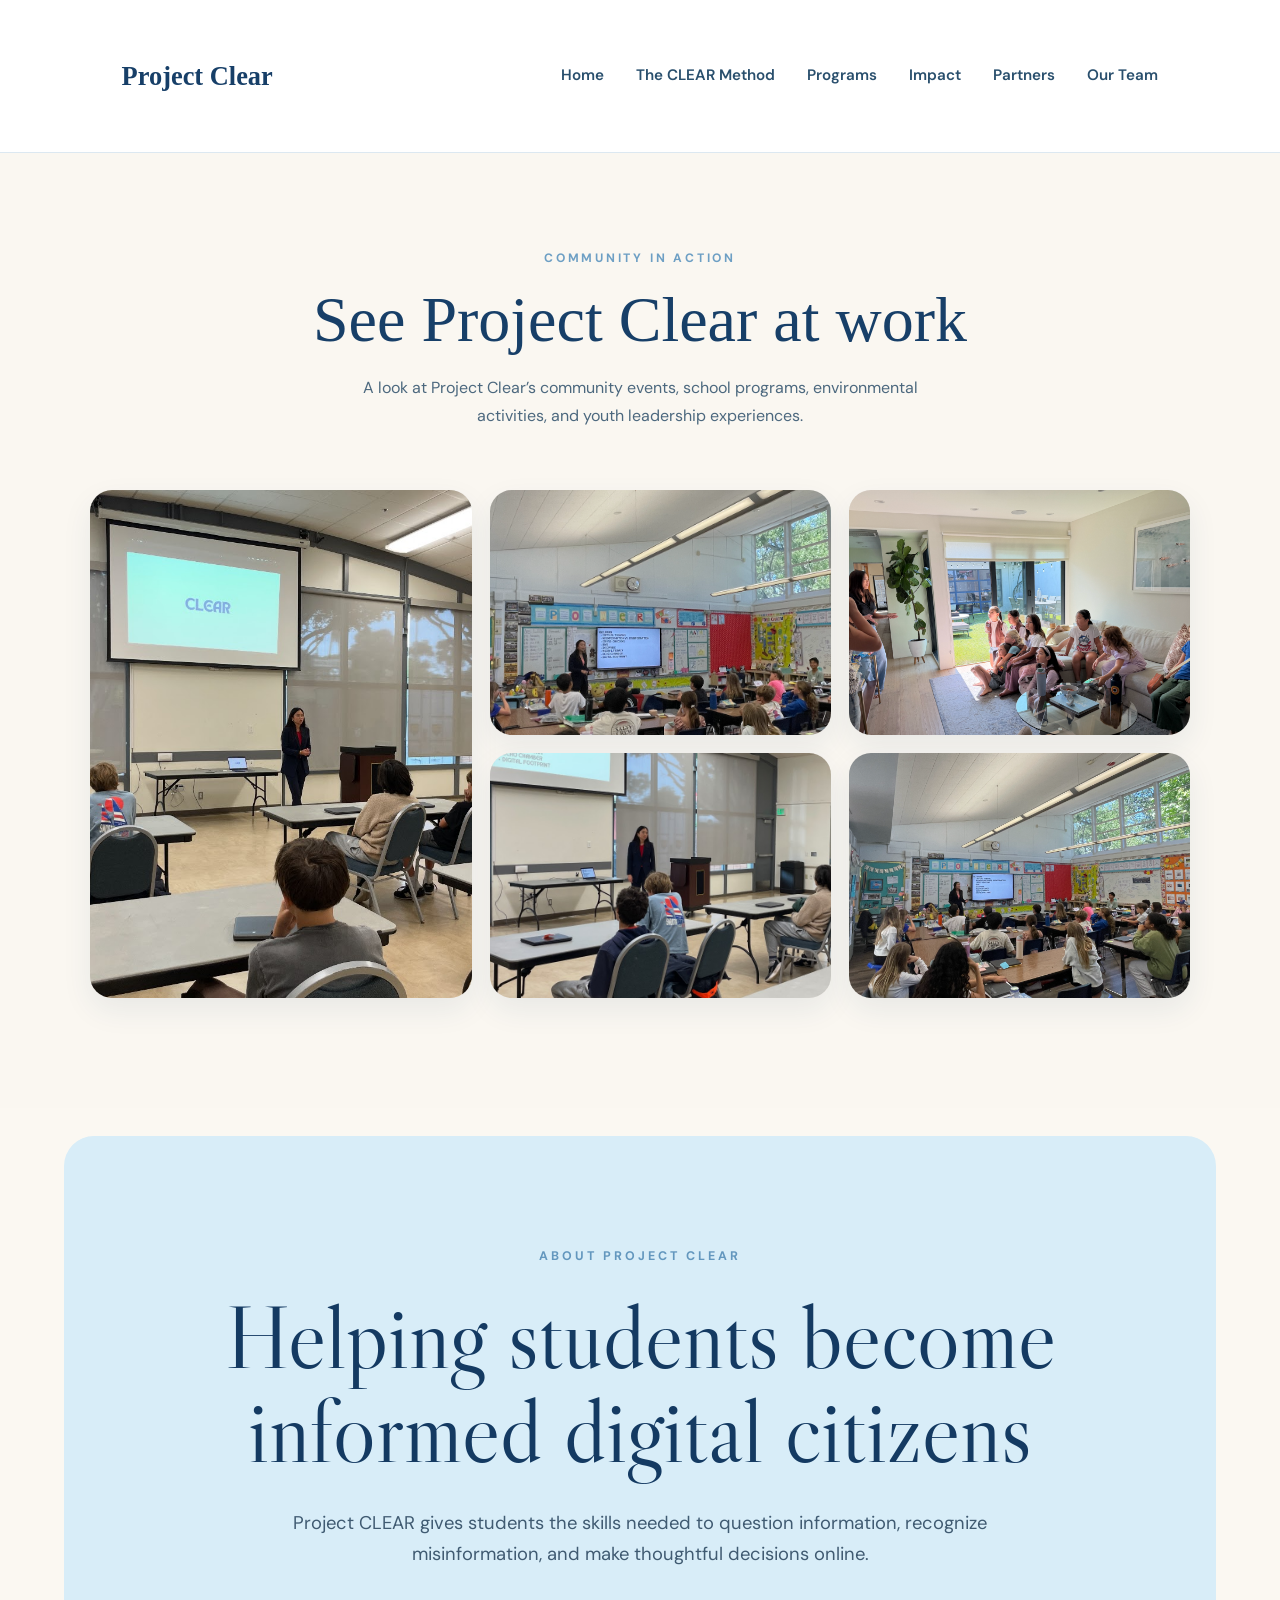
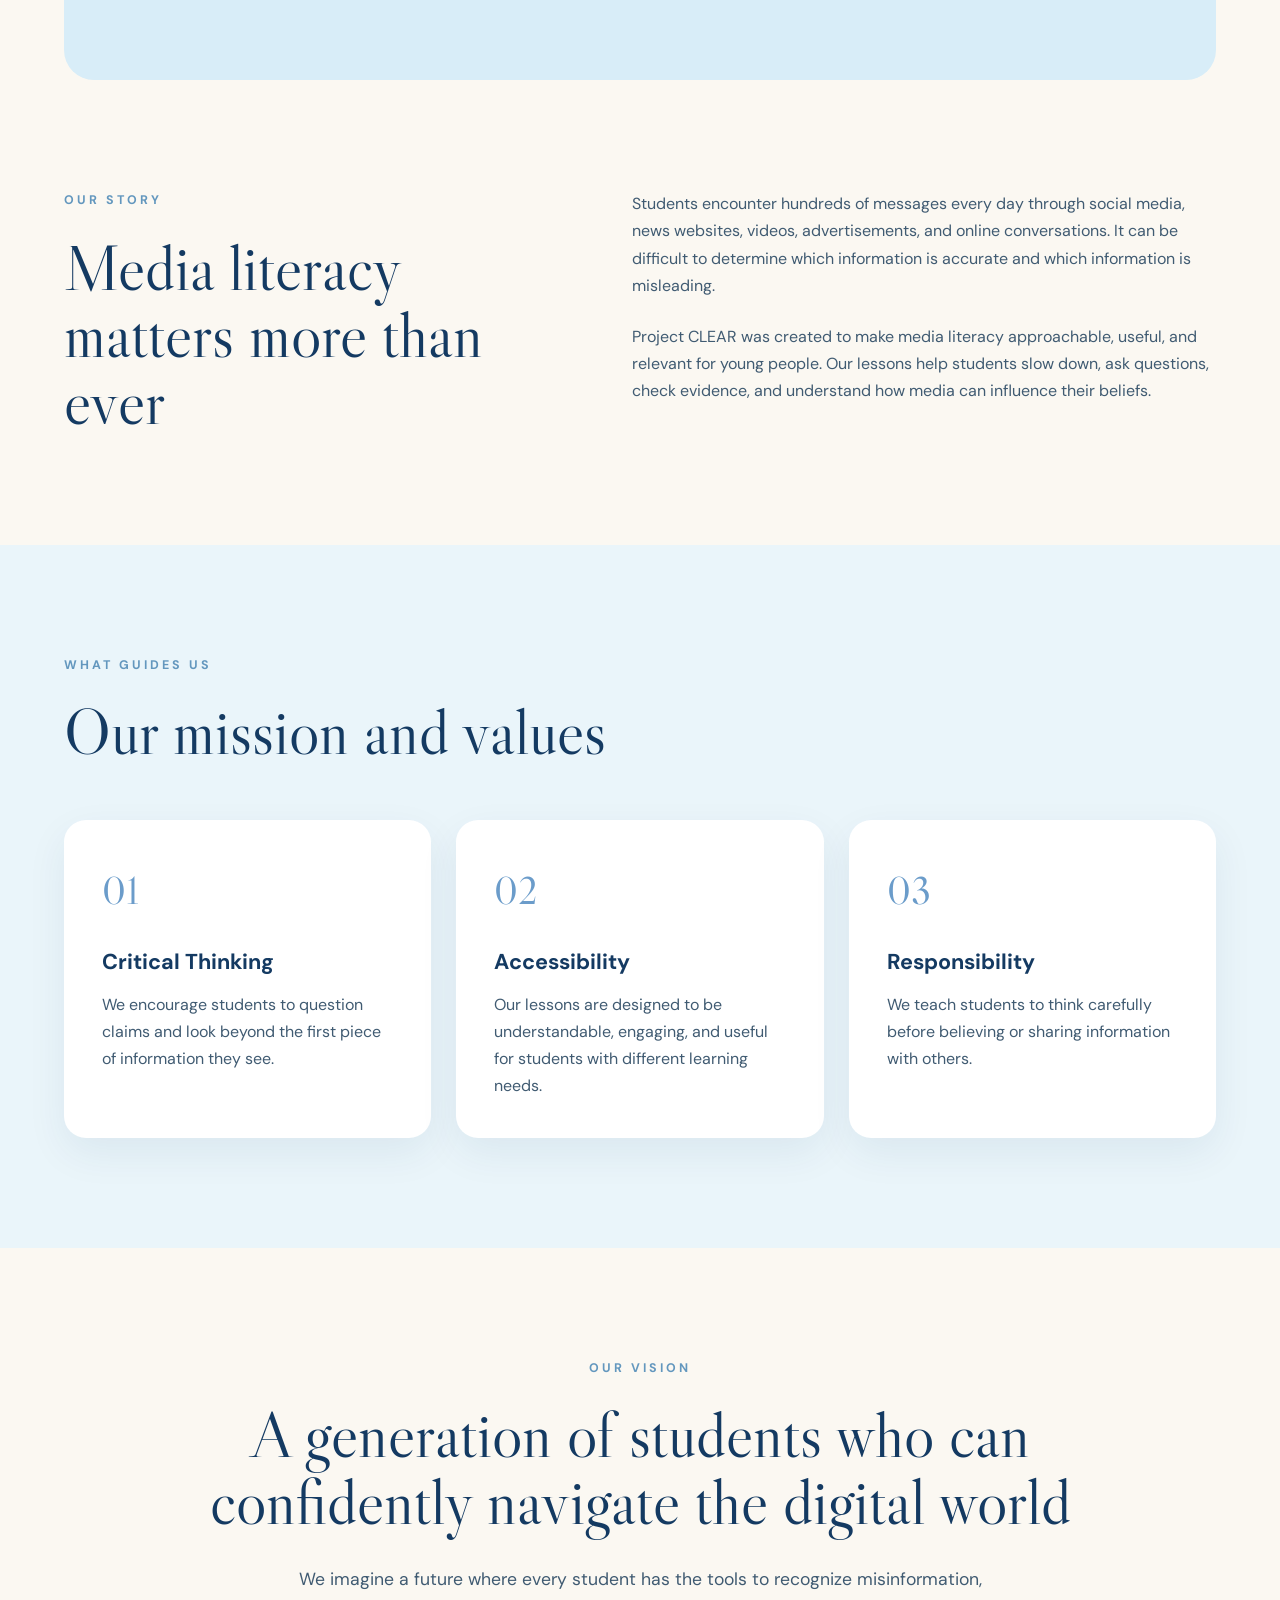
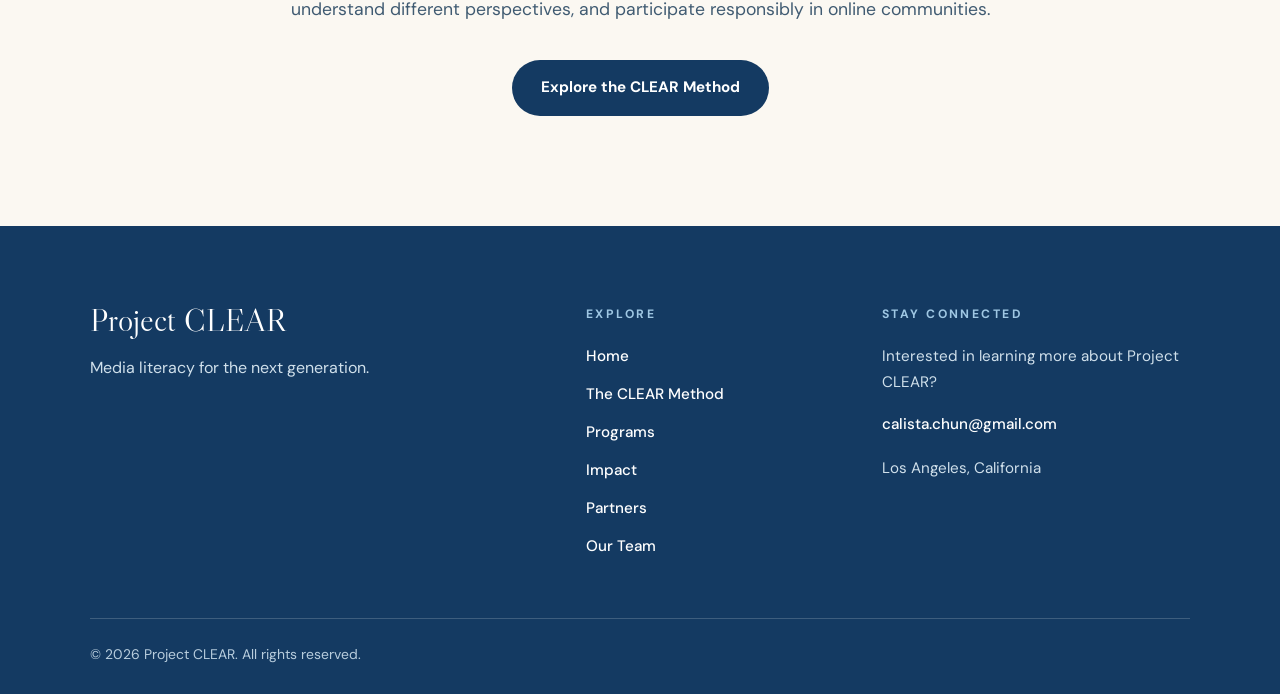
==== commit cc108c59: "Add team about page" ====
--- a/index.html
+++ b/index.html
@@ -39,7 +39,7 @@
     </button>
 
     <ul class="nav-links" id="main-navigation">
-      <li><a href="index.html">About</a></li>
+      <li><a href="index.html">Home</a></li>
       <li><a href="method.html">The CLEAR Method</a></li>
       <li><a href="programs.html">Programs</a></li>
       <li><a href="impact.html">Impact</a></li>
@@ -253,7 +253,7 @@
       <p class="footer-heading">Explore</p>
 
       <nav class="footer-links" aria-label="Footer navigation">
-        <a href="index.html">About</a>
+        <a href="index.html">Home</a>
         <a href="method.html">The CLEAR Method</a>
         <a href="programs.html">Programs</a>
         <a href="impact.html">Impact</a>
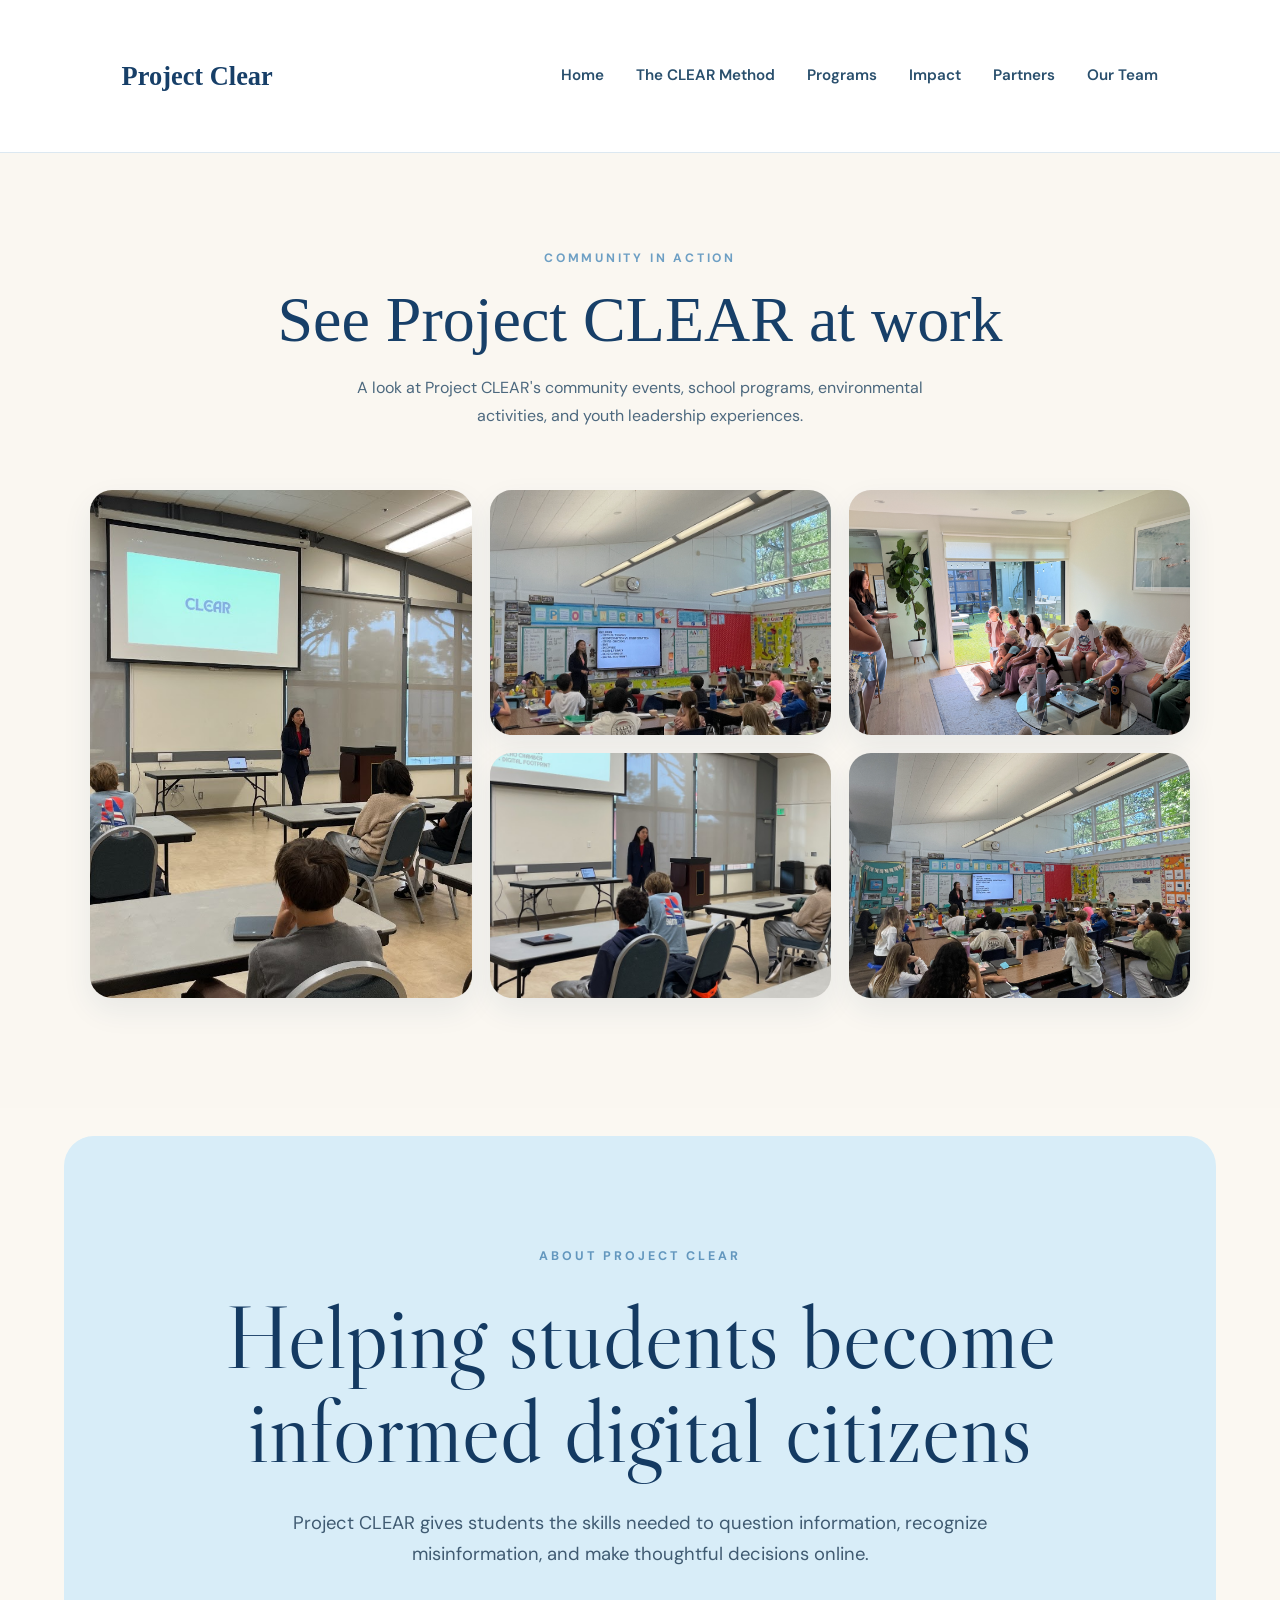
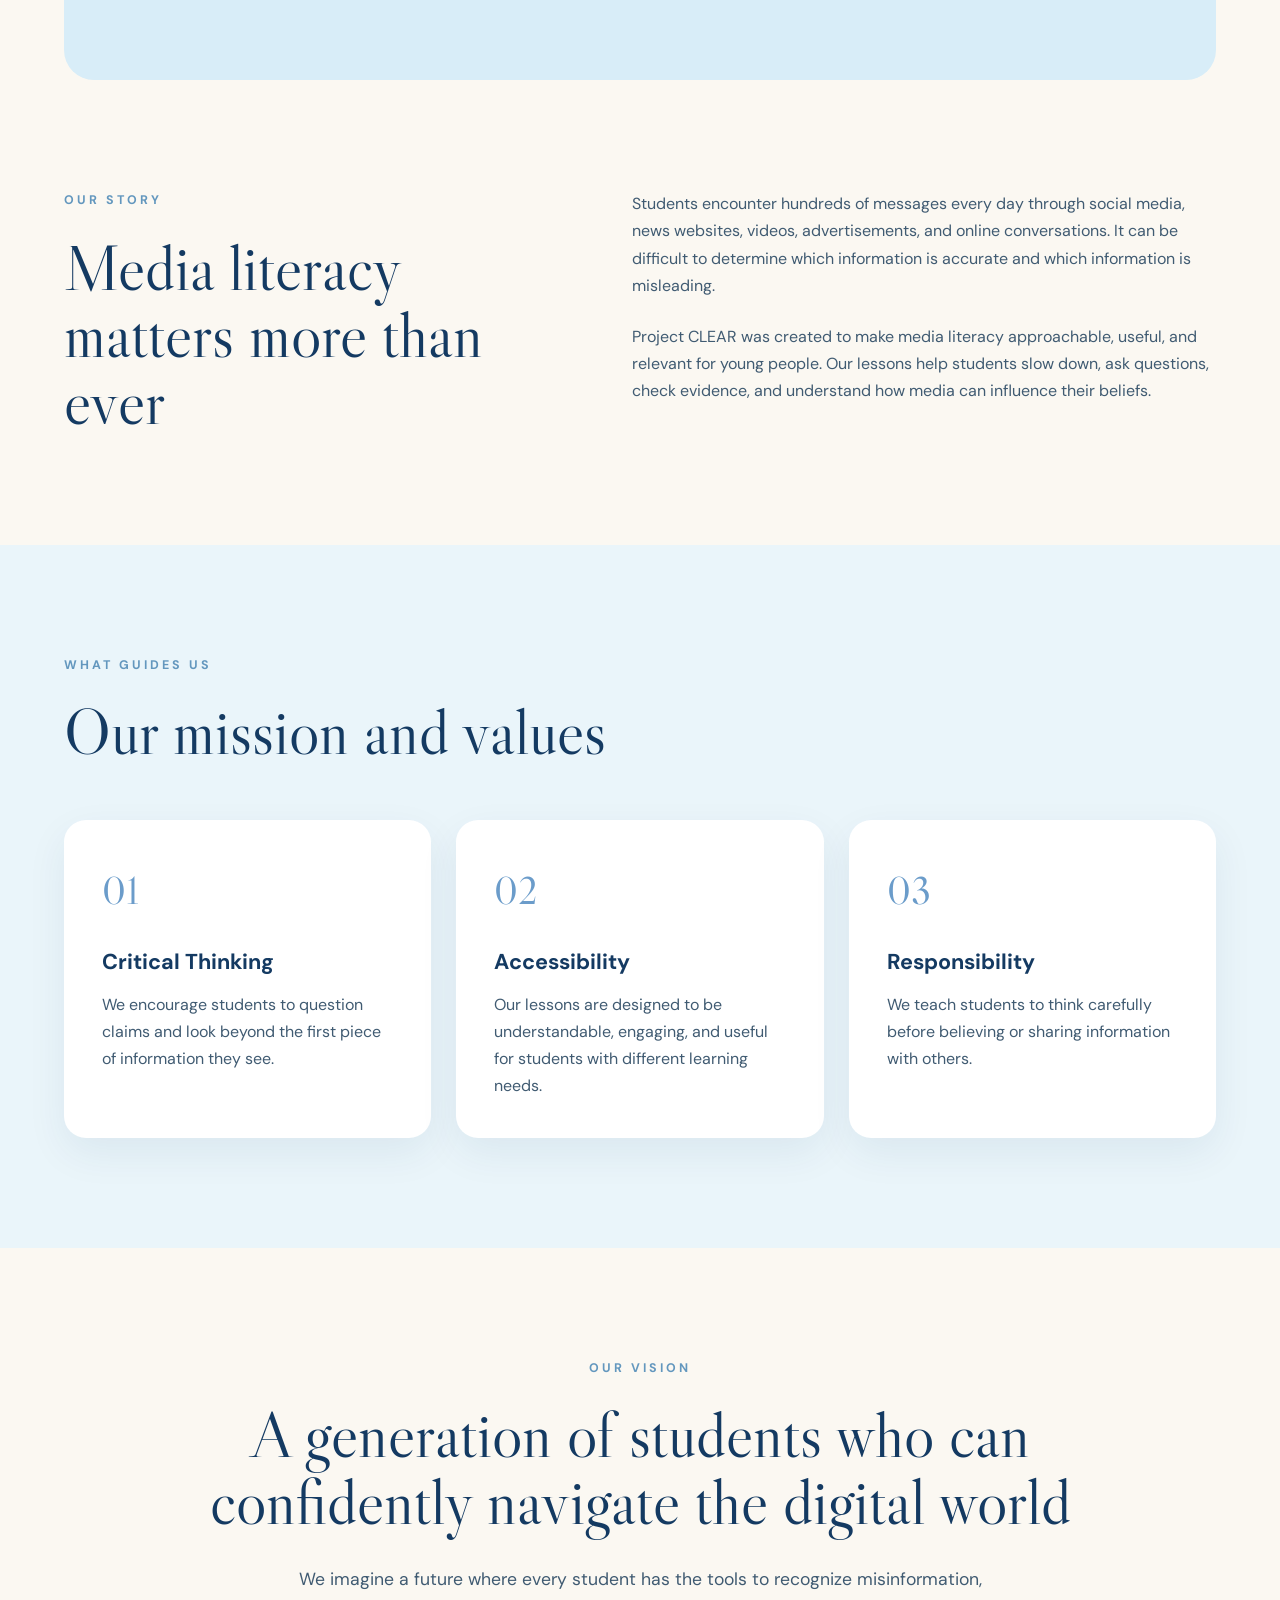
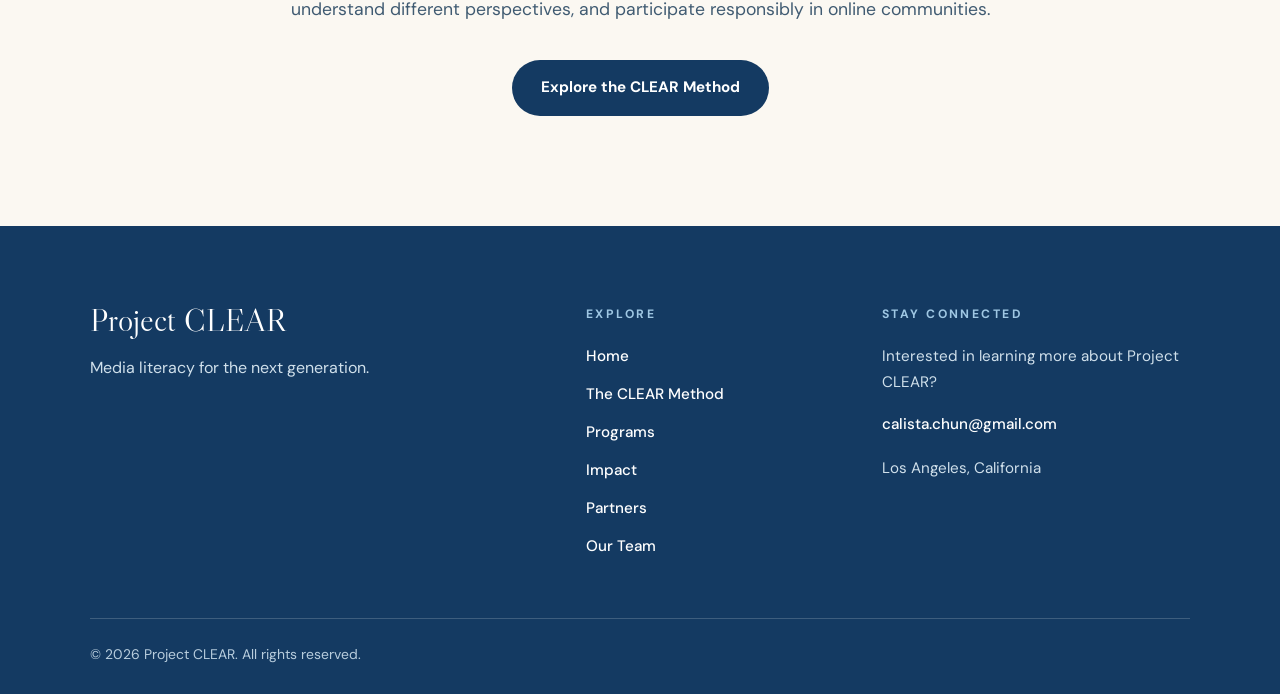
==== commit 056e931c: "Fix image shuffle transitions" ====
--- a/index.html
+++ b/index.html
@@ -57,77 +57,82 @@
   <div class="photo-shuffle-heading">
     <p class="section-label">COMMUNITY IN ACTION</p>
 
-    <h2>See Project Clear at work</h2>
+    <h2>See Project CLEAR at work</h2>
 
     <p>
-      A look at Project Clear’s community events, school programs,
+      A look at Project CLEAR's community events, school programs,
       environmental activities, and youth leadership experiences.
     </p>
   </div>
 
   <div class="photo-shuffle-grid">
 
-    <div class="shuffle-card shuffle-card-featured" data-set="0">
-      <img
-        class="shuffle-layer shuffle-layer-current"
+    <!-- Large left image -->
+    <div class="shuffle-card shuffle-card-featured">
+      <img
+        class="shuffle-current"
         src="Images/manhattan1.png"
-        alt="Project Clear event in Manhattan Beach"
-      >
-      <img
-        class="shuffle-layer shuffle-layer-next"
+        alt="Project CLEAR event in Manhattan Beach"
+      >
+      <img
+        class="shuffle-next"
         src="Images/manhattan2.png"
         alt=""
       >
     </div>
 
-    <div class="shuffle-card" data-set="1">
-      <img
-        class="shuffle-layer shuffle-layer-current"
+    <!-- Top middle -->
+    <div class="shuffle-card">
+      <img
+        class="shuffle-current"
         src="Images/pacific1.png"
-        alt="Project Clear event at Pacific Elementary School"
-      >
-      <img
-        class="shuffle-layer shuffle-layer-next"
+        alt="Project CLEAR school program"
+      >
+      <img
+        class="shuffle-next"
         src="Images/pacific2.png"
         alt=""
       >
     </div>
 
-    <div class="shuffle-card" data-set="2">
-      <img
-        class="shuffle-layer shuffle-layer-current"
+    <!-- Top right -->
+    <div class="shuffle-card">
+      <img
+        class="shuffle-current"
         src="Images/troops1.png"
-        alt="Project Clear activity with Girl Scouts"
-      >
-      <img
-        class="shuffle-layer shuffle-layer-next"
+        alt="Project CLEAR Girl Scouts program"
+      >
+      <img
+        class="shuffle-next"
         src="Images/troops2.png"
         alt=""
       >
     </div>
 
-    <div class="shuffle-card" data-set="3">
-      <img
-        class="shuffle-layer shuffle-layer-current"
+    <!-- Bottom middle -->
+    <div class="shuffle-card">
+      <img
+        class="shuffle-current"
         src="Images/manhattan4.png"
-        alt="Project Clear community presentation"
-      >
-      <img
-        class="shuffle-layer shuffle-layer-next"
+        alt="Project CLEAR community event"
+      >
+      <img
+        class="shuffle-next"
         src="Images/manhattan5.png"
         alt=""
       >
     </div>
 
-    <div class="shuffle-card" data-set="4">
-      <img
-        class="shuffle-layer shuffle-layer-current"
+    <!-- Bottom right -->
+    <div class="shuffle-card">
+      <img
+        class="shuffle-current"
         src="Images/pacific3.png"
-        alt="Students participating in a Project Clear program"
-      >
-      <img
-        class="shuffle-layer shuffle-layer-next"
-        src="Images/troops3.png"
+        alt="Project CLEAR student program"
+      >
+      <img
+        class="shuffle-next"
+        src="Images/pacific4.png"
         alt=""
       >
     </div>
@@ -297,74 +302,78 @@
 </script>
 <script>
   const photoSets = [
-    [
-      "Images/manhattan1.png",
-      "Images/manhattan2.png",
-      "Images/manhattan3.png",
-      "Images/manhattan4.png",
-      "Images/manhattan5.png",
-      "Images/manhattan6.png",
-      "Images/manhattan7.png",
-      "Images/manhattan8.png"
-    ],
-    [
-      "Images/pacific1.png",
-      "Images/pacific2.png",
-      "Images/pacific3.png",
-      "Images/pacific4.png"
-    ],
-    [
-      "Images/troops1.png",
-      "Images/troops2.png",
-      "Images/troops3.png"
-    ],
-    [
-      "Images/manhattan4.png",
-      "Images/manhattan5.png",
-      "Images/manhattan6.png",
-      "Images/manhattan7.png",
-      "Images/manhattan8.png"
-    ],
-    [
-      "Images/pacific3.png",
-      "Images/pacific4.png",
-      "Images/troops1.png",
-      "Images/troops2.png",
-      "Images/troops3.png"
-    ]
-  ];
-
-  const shuffleCards = document.querySelectorAll(".shuffle-card");
-  const currentIndexes = Array(shuffleCards.length).fill(0);
-  let activeCard = 0;
-
-  function changePhoto() {
-    const card = shuffleCards[activeCard];
-
-    if (!card) return;
-
-    const setIndex = Number(card.dataset.set);
-    const imageSet = photoSets[setIndex];
-
-    const currentImage = card.querySelector(".shuffle-layer-current");
-    const nextImage = card.querySelector(".shuffle-layer-next");
-
-    if (!imageSet || !currentImage || !nextImage) return;
-
-    const nextIndex = (currentIndexes[activeCard] + 1) % imageSet.length;
-
-    nextImage.src = ImageSet[nextIndex];
-    card.classList.add("is-changing");
-
-    setTimeout(() => {
-      currentImage.src = ImageSet[nextIndex];
-      card.classList.remove("is-changing");
-      currentIndexes[activeCard] = nextIndex;
-      activeCard = (activeCard + 1) % shuffleCards.length;
-    }, 900);
-  }
-
-  setInterval(changePhoto, 3200);
+  [
+    "Images/manhattan1.png",
+    "Images/manhattan2.png",
+    "Images/manhattan3.png",
+    "Images/manhattan4.png",
+    "Images/manhattan5.png",
+    "Images/manhattan6.png",
+    "Images/manhattan7.png",
+    "Images/manhattan8.png"
+  ],
+  [
+    "Images/pacific1.png",
+    "Images/pacific2.png",
+    "Images/pacific3.png",
+    "Images/pacific4.png"
+  ],
+  [
+    "Images/troops1.png",
+    "Images/troops2.png",
+    "Images/troops3.png"
+  ],
+  [
+    "Images/manhattan4.png",
+    "Images/manhattan5.png",
+    "Images/manhattan6.png",
+    "Images/manhattan7.png",
+    "Images/manhattan8.png"
+  ],
+  [
+    "Images/pacific3.png",
+    "Images/pacific4.png",
+    "Images/troops1.png",
+    "Images/troops2.png",
+    "Images/troops3.png"
+  ]
+];
+
+const shuffleCards = document.querySelectorAll(".shuffle-card");
+
+let indexes = [0, 0, 0, 0, 0];
+let activeCard = 0;
+
+function shuffleOnePhoto() {
+  const card = shuffleCards[activeCard];
+  const set = photoSets[activeCard];
+
+  if (!card || !set) return;
+
+  const current = card.querySelector(".shuffle-current");
+  const next = card.querySelector(".shuffle-next");
+
+  const nextIndex =
+    (indexes[activeCard] + 1) % set.length;
+
+  next.src = set[nextIndex];
+
+  card.classList.add("crossfade");
+
+  setTimeout(() => {
+    current.src = set[nextIndex];
+
+    card.classList.remove("crossfade");
+
+    indexes[activeCard] = nextIndex;
+
+    activeCard =
+      (activeCard + 1) % shuffleCards.length;
+  }, 800);
+}
+
+setInterval(shuffleOnePhoto, 2600);
 </script>
+<!-- <script src="script.js"></script> -->
 </body>
 </html>
--- a/style.css
+++ b/style.css
@@ -1287,41 +1287,54 @@
   box-shadow: 0 12px 30px rgba(23, 63, 104, 0.08);
 }
 
+/* Large image on the left */
 .shuffle-card-featured {
   grid-row: 1 / 3;
 }
 
-.shuffle-layer {
+
+/* =================================
+   SMOOTH IMAGE CROSSFADE
+================================= */
+
+.shuffle-current,
+.shuffle-next {
   position: absolute;
   inset: 0;
+
   display: block;
   width: 100%;
   height: 100%;
+
   object-fit: cover;
-  transition:
-    opacity 0.9s ease,
-    transform 6s ease;
-}
-
-.shuffle-layer-current {
+
+  transition: opacity 0.9s ease-in-out;
+}
+
+/* Image currently being shown */
+.shuffle-current {
   z-index: 1;
   opacity: 1;
 }
 
-.shuffle-layer-next {
+/* New image sits invisibly on top */
+.shuffle-next {
   z-index: 2;
   opacity: 0;
 }
 
-.shuffle-card.is-changing .shuffle-layer-next {
+/* Fade the new image over the old image */
+.shuffle-card.crossfade .shuffle-next {
   opacity: 1;
 }
 
-.shuffle-card:hover .shuffle-layer {
-  transform: scale(1.035);
-}
+
+/* =================================
+   TABLET
+================================= */
 
 @media (max-width: 900px) {
+
   .photo-shuffle-section {
     padding: 80px 6% 90px;
   }
@@ -1337,7 +1350,13 @@
   }
 }
 
+
+/* =================================
+   MOBILE
+================================= */
+
 @media (max-width: 620px) {
+
   .photo-shuffle-grid {
     display: flex;
     flex-direction: column;
@@ -1351,7 +1370,6 @@
   .shuffle-card-featured {
     height: 320px;
   }
-
   .photo-shuffle-heading h2 {
     font-size: 2.65rem;
   }
@@ -1762,4 +1780,17 @@
   .team-member {
     border-radius: 22px;
   }
+}
+.shuffle-image {
+  width: 100%;
+  height: 100%;
+  object-fit: cover;
+
+  opacity: 1;
+
+  transition: opacity 0.35s ease;
+}
+
+.shuffle-image.fade-out {
+  opacity: 0;
 }
